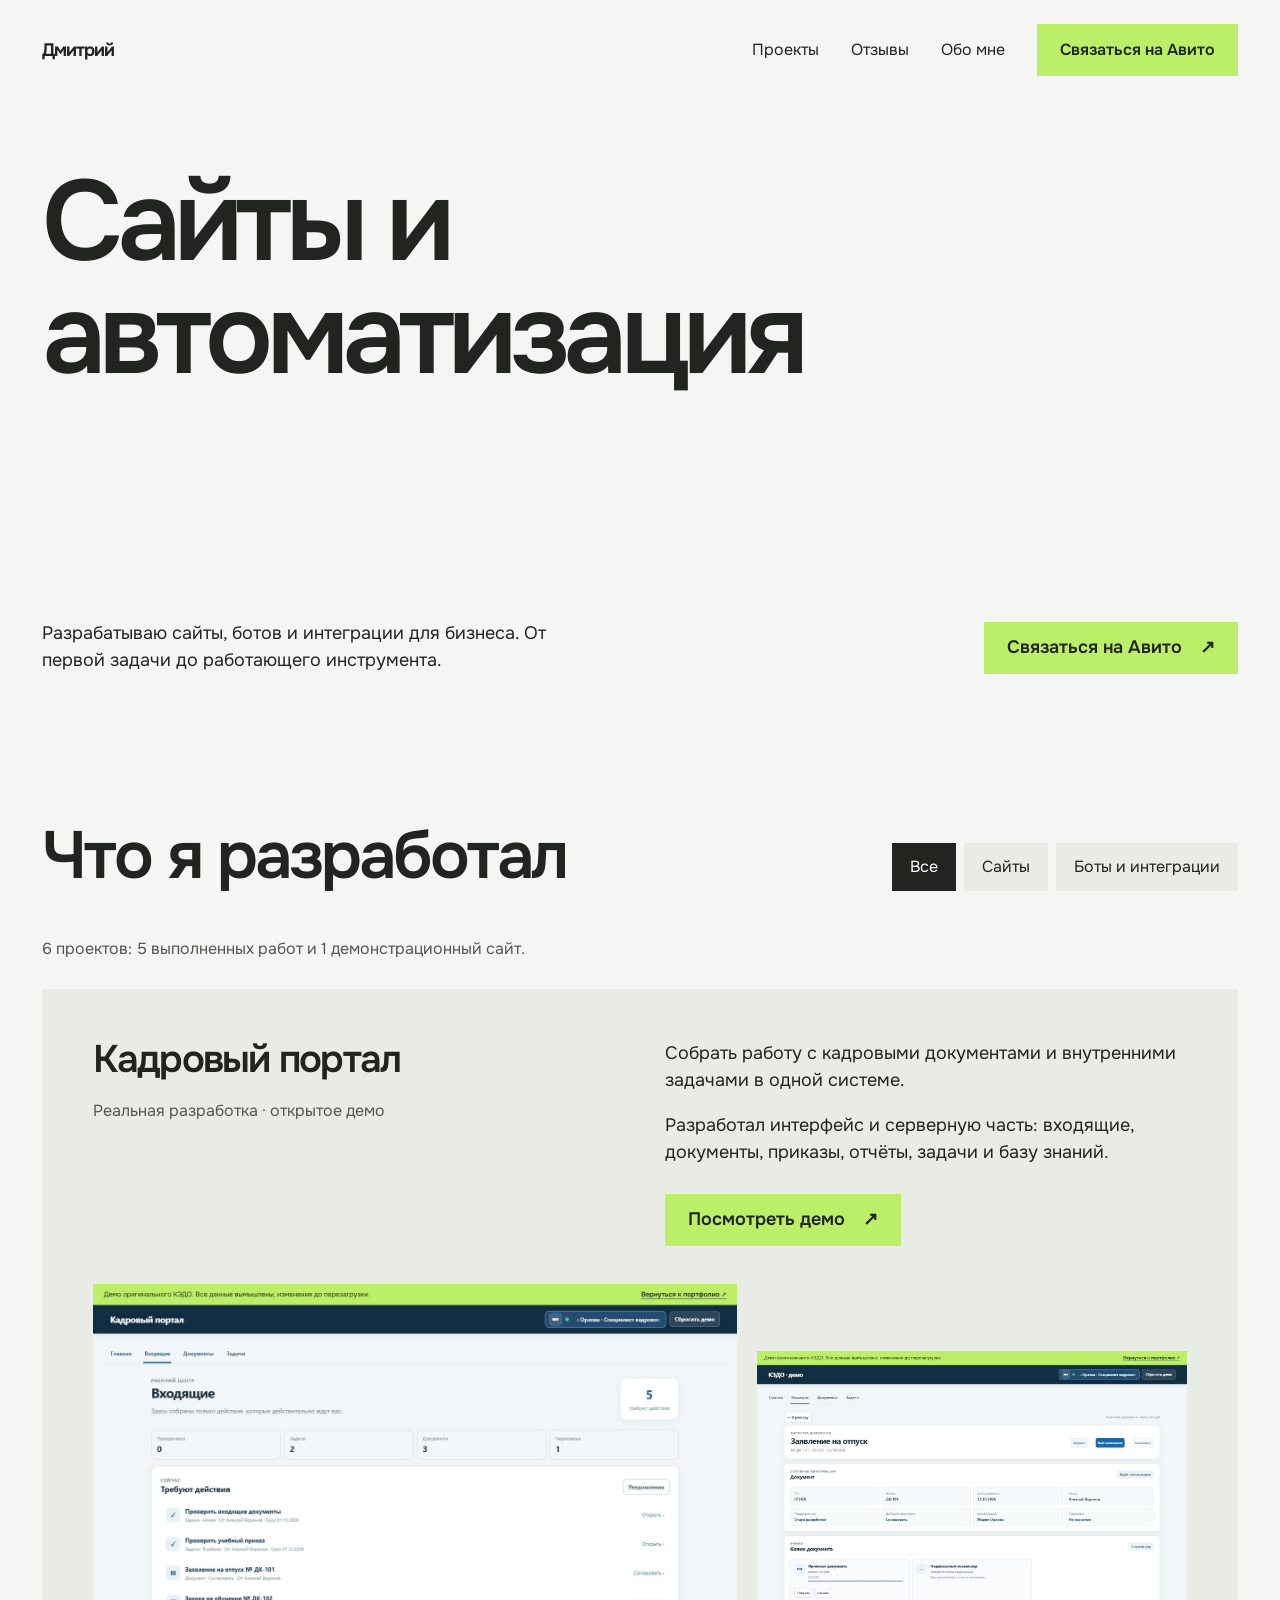
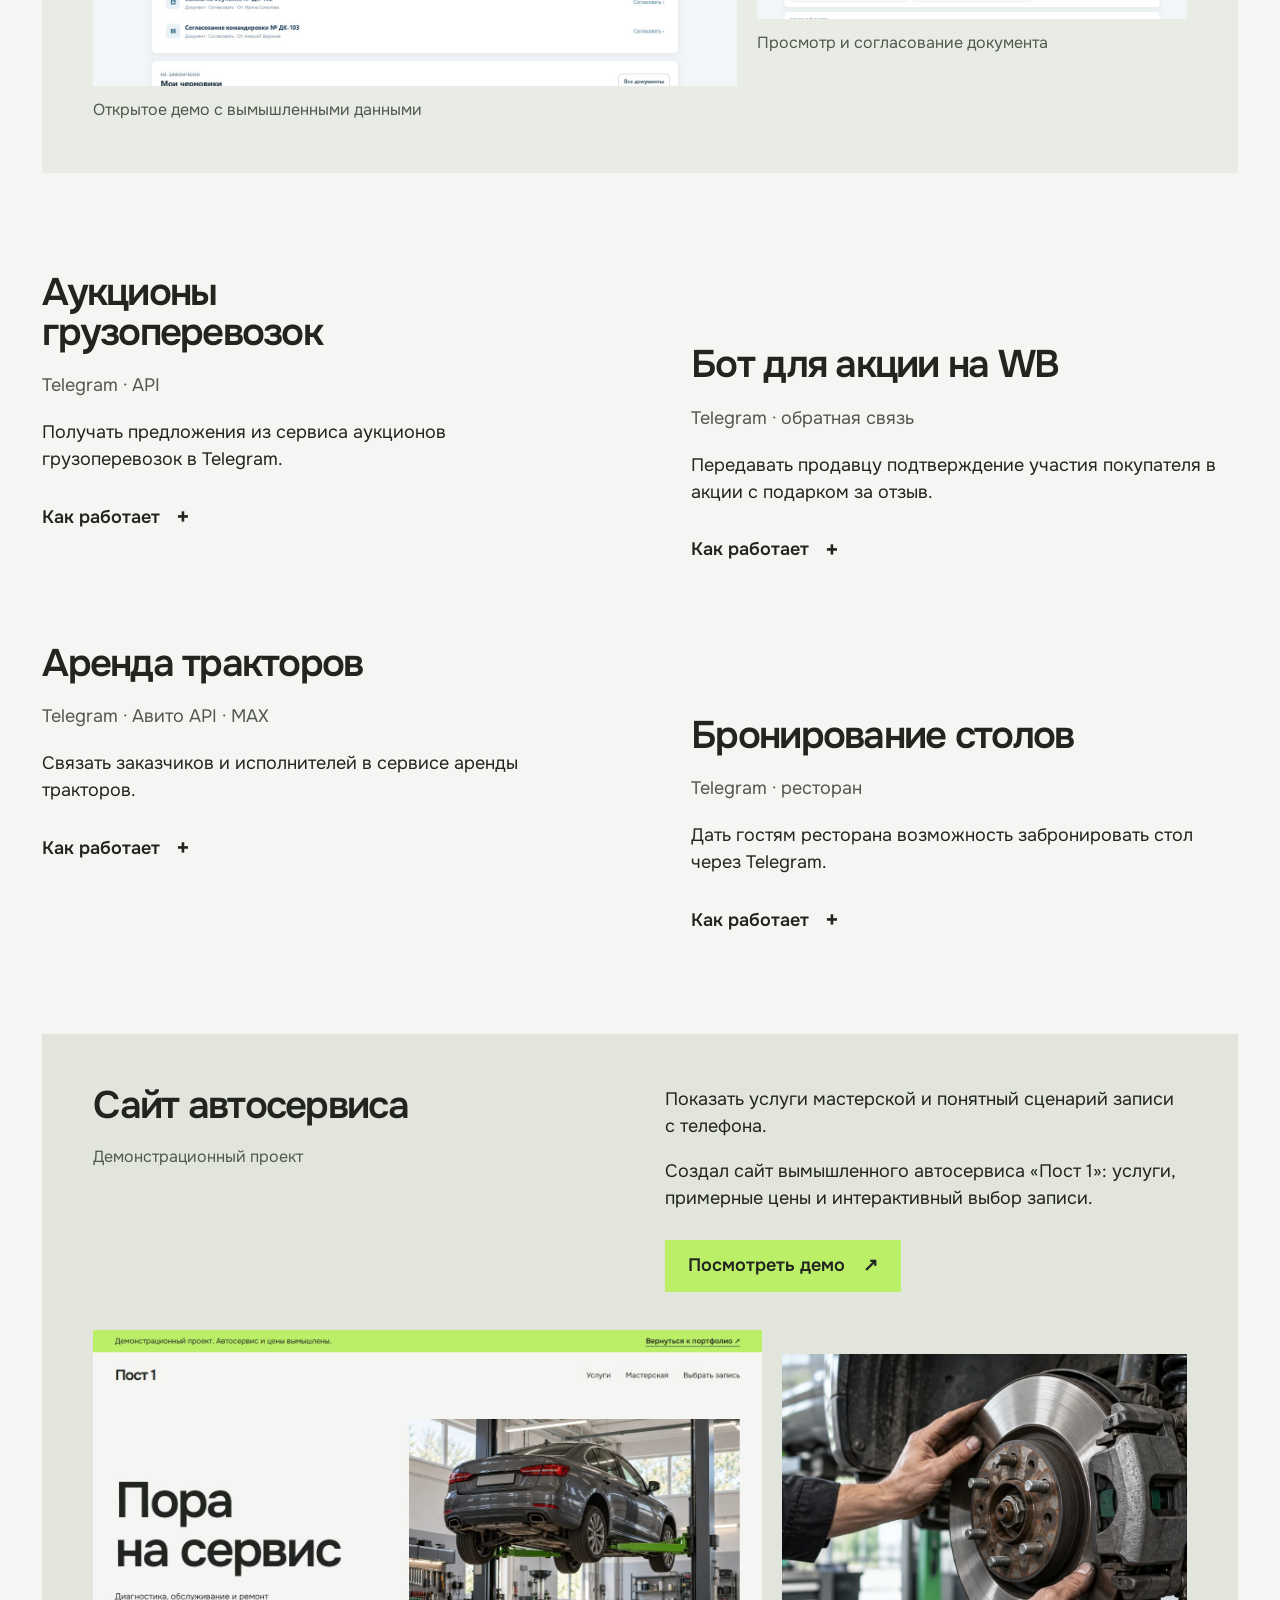
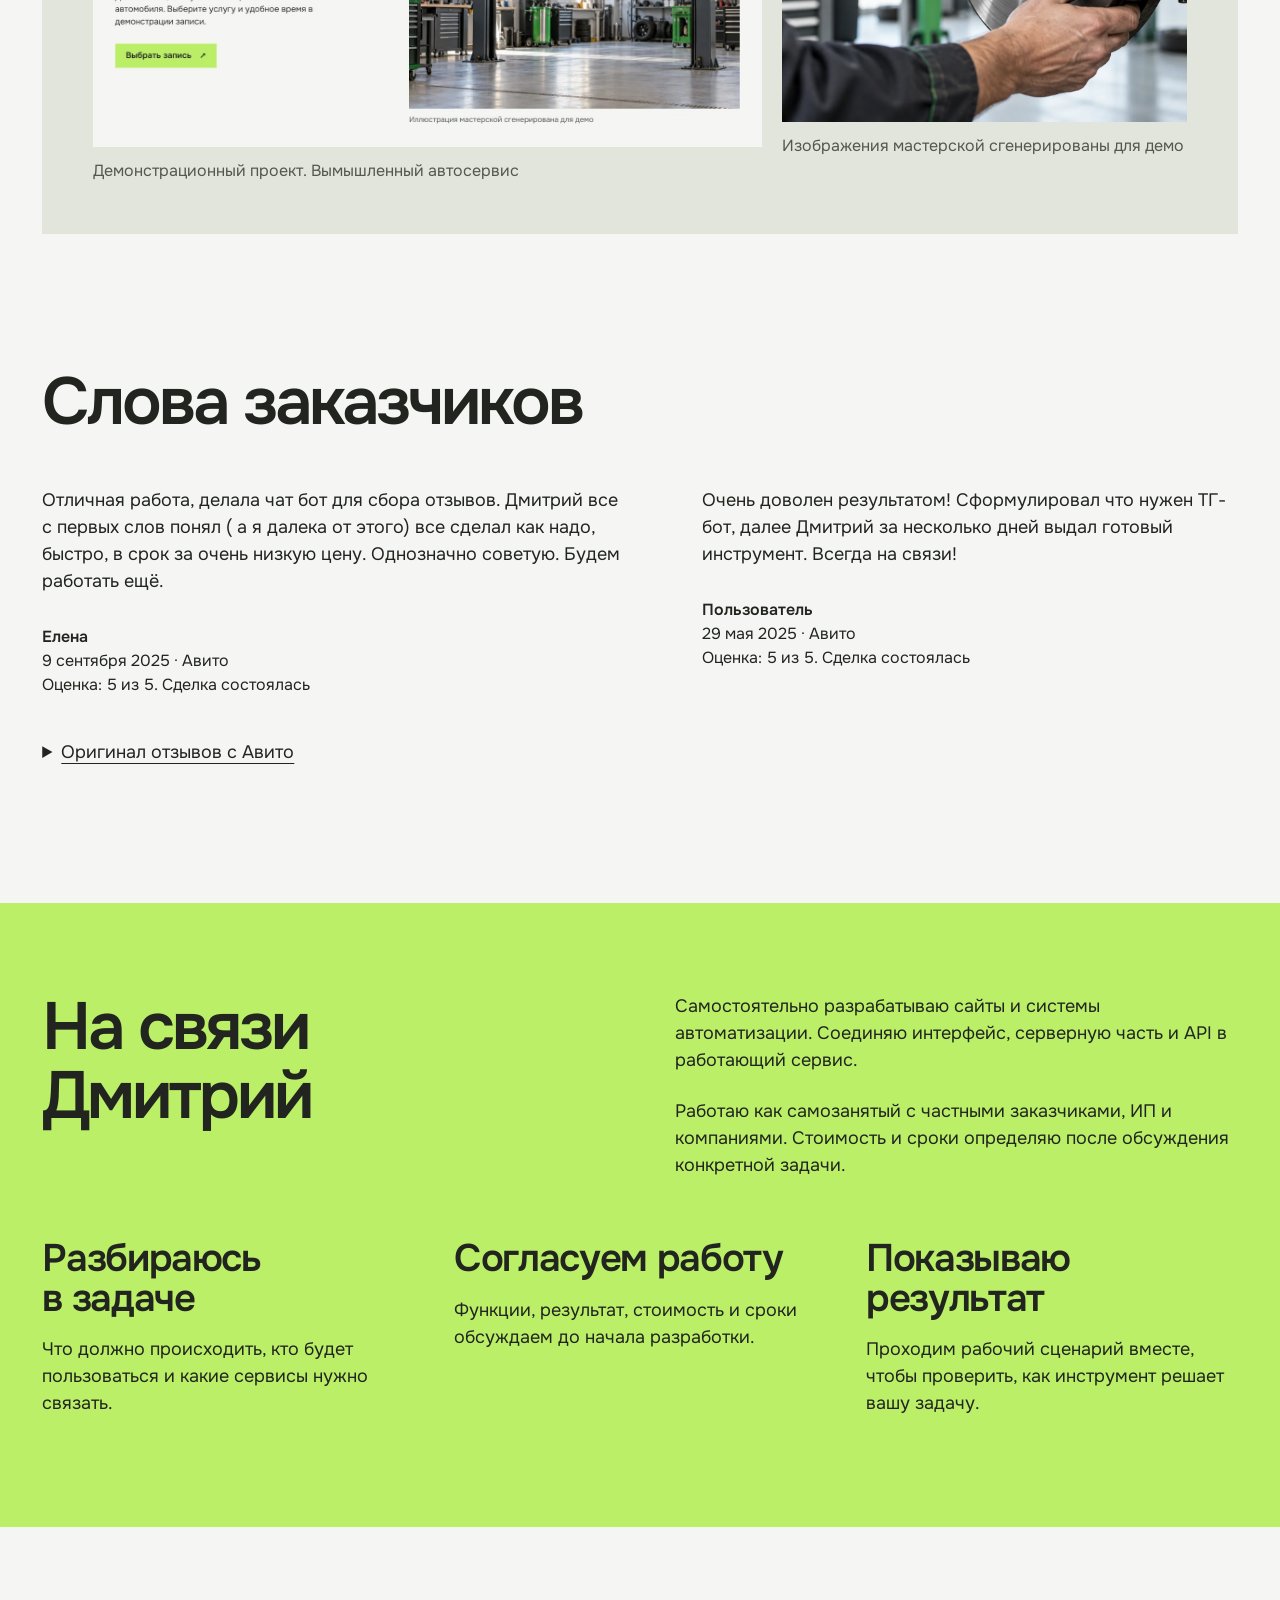
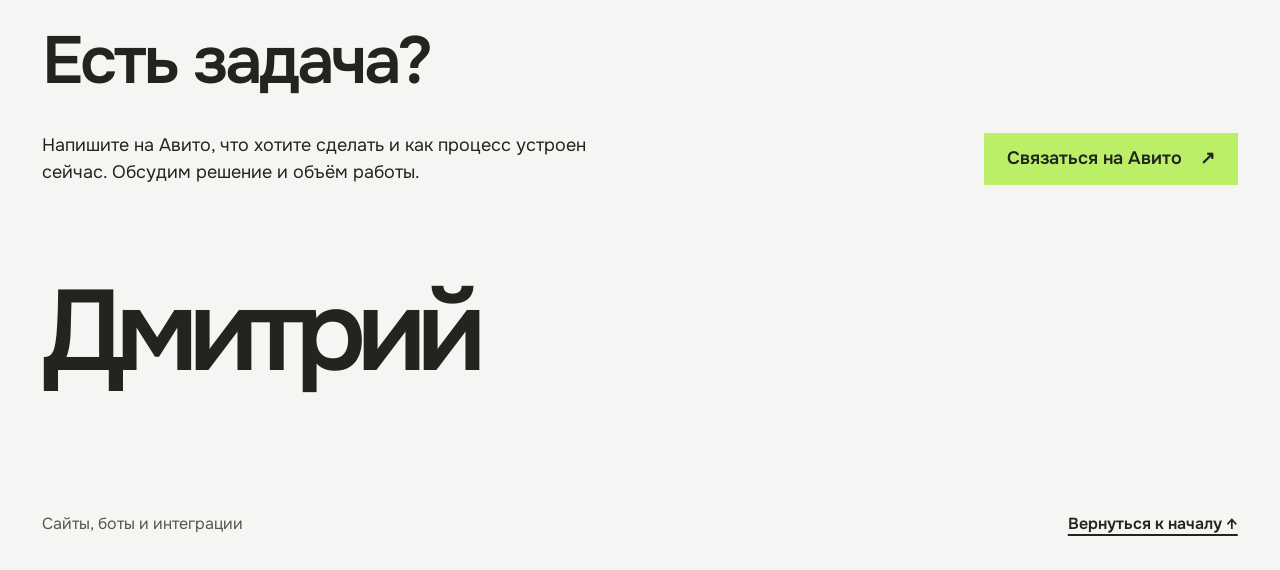
==== index.html @ d35ccf21 "Create Dmitry portfolio with original KEDO demo and autoservice example" ====
<!doctype html>
<html lang="ru">
<head>
  <meta charset="utf-8"><meta name="viewport" content="width=device-width,initial-scale=1">
  <title>Дмитрий | Сайты и автоматизация</title>
  <meta name="description" content="Разрабатываю сайты, ботов и интеграции для бизнеса. Кадровый портал, Telegram, API Авито и MAX. Реальные проекты, отзывы и открытые демонстрации.">
  <link rel="canonical" href="https://3123412.github.io/">
  <meta property="og:title" content="Дмитрий. Сайты и автоматизация"><meta property="og:description" content="Реальные проекты, отзывы и две открытые демонстрации. Обсудить задачу можно на Авито."><meta property="og:type" content="website"><meta property="og:locale" content="ru_RU"><meta property="og:url" content="https://3123412.github.io/"><meta property="og:image" content="https://3123412.github.io/assets/images/share-card.jpg"><meta name="twitter:card" content="summary_large_image"><meta name="theme-color" content="#bbef68">
  <link rel="icon" href="assets/favicon.svg" type="image/svg+xml"><link rel="stylesheet" href="assets/base.css"><link rel="stylesheet" href="assets/portfolio.css">
  <script type="module" src="assets/portfolio.js"></script>
</head>
<body>
<a class="skip-link" href="#main">Перейти к содержанию</a>
<header class="wrap site-nav">
  <a class="wordmark" href="#main" aria-label="Дмитрий, начало страницы">Дмитрий</a>
  <nav class="nav-links" aria-label="Основная навигация"><a href="#projects">Проекты</a><a href="#reviews">Отзывы</a><a href="#about">Обо мне</a><a class="button nav-contact" data-avito href="https://www.avito.ru/user/3c72e74a3c3663de218c1fd36f1df79f/profile" target="_blank" rel="noopener noreferrer">Связаться на Авито</a></nav>
</header>
<main id="main">
  <section class="hero wrap" aria-labelledby="hero-title">
    <h1 id="hero-title" class="motion">Сайты и<br>автоматизация</h1>
    <div class="hero-bottom"><p class="hero-intro motion">Разрабатываю сайты, ботов и интеграции для бизнеса. От первой задачи до работающего инструмента.</p><a class="button motion" data-avito href="https://www.avito.ru/user/3c72e74a3c3663de218c1fd36f1df79f/profile" target="_blank" rel="noopener noreferrer">Связаться на Авито <span aria-hidden="true">↗</span></a></div>
  </section>
  <section class="projects wrap" id="projects" aria-labelledby="projects-title">
    <div class="section-head"><h2 class="motion" id="projects-title">Что я разработал</h2><div class="filters" role="group" aria-label="Фильтр проектов"><button class="filter" data-filter="all" aria-pressed="true">Все</button><button class="filter" data-filter="sites" aria-pressed="false">Сайты</button><button class="filter" data-filter="bots" aria-pressed="false">Боты и интеграции</button></div></div>
    <p class="filter-count" id="filter-count" role="status">6 проектов: 5 выполненных работ и 1 демонстрационный сайт.</p>
    <div id="project-list"></div>
    <noscript><p>Здесь представлены кадровый портал, боты для грузоперевозок, акции на Wildberries, аренды тракторов и бронирования столов, а также демосайт автосервиса.</p><p><a href="demos/kedo/">Посмотреть демо КЭДО</a> · <a href="demos/autoservice/">Посмотреть демосайт автосервиса</a></p></noscript>
  </section>
  <section class="reviews wrap" id="reviews" aria-labelledby="reviews-title"><h2 class="motion" id="reviews-title">Слова заказчиков</h2><div class="review-list" id="review-list"></div><details class="review-source"><summary>Оригинал отзывов с Авито</summary><img src="assets/images/avito-reviews.png" alt="Два отзыва с оценкой пять звёзд: Елена, 9 сентября 2025, и Пользователь, 29 мая 2025" loading="lazy" width="660" height="328"></details></section>
  <section class="about" id="about" aria-labelledby="about-title"><div class="wrap"><div class="about-layout"><h2 class="motion" id="about-title">На связи<br>Дмитрий</h2><div class="about-copy"><p class="motion">Самостоятельно разрабатываю сайты и системы автоматизации. Соединяю интерфейс, серверную часть и API в работающий сервис.</p><p class="motion">Работаю как самозанятый с частными заказчиками, ИП и компаниями. Стоимость и сроки определяю после обсуждения конкретной задачи.</p></div></div><div class="process"><div><h3 class="motion">Разбираюсь в задаче</h3><p class="motion">Что должно происходить, кто будет пользоваться и какие сервисы нужно связать.</p></div><div><h3 class="motion">Согласуем работу</h3><p class="motion">Функции, результат, стоимость и сроки обсуждаем до начала разработки.</p></div><div><h3 class="motion">Показываю результат</h3><p class="motion">Проходим рабочий сценарий вместе, чтобы проверить, как инструмент решает вашу задачу.</p></div></div></div></section>
  <section class="contact wrap" id="contact" aria-labelledby="contact-title"><h2 class="motion" id="contact-title">Есть задача?</h2><div class="contact-row"><p class="motion">Напишите на Авито, что хотите сделать и как процесс устроен сейчас. Обсудим решение и объём работы.</p><a class="button motion" data-avito href="https://www.avito.ru/user/3c72e74a3c3663de218c1fd36f1df79f/profile" target="_blank" rel="noopener noreferrer">Связаться на Авито <span aria-hidden="true">↗</span></a></div><p class="closing-name motion">Дмитрий</p></section>
</main>
<footer class="footer wrap"><p>Сайты, боты и интеграции</p><a class="text-link" href="#main">Вернуться к началу ↑</a></footer>
</body></html>
---- assets/base.css ----
@font-face{font-family:Onest;src:url('fonts/onest-cyrillic.woff2') format('woff2');font-weight:100 900;font-display:swap;unicode-range:U+0400-045F,U+0490-0491,U+04B0-04B1,U+2116}
@font-face{font-family:Onest;src:url('fonts/onest-latin.woff2') format('woff2');font-weight:100 900;font-display:swap;unicode-range:U+0000-00FF,U+0131,U+0152-0153,U+02BB-02BC,U+02C6,U+02DA,U+02DC,U+0304,U+0308,U+0329,U+2000-206F,U+20AC,U+2122,U+2191,U+2193,U+2212,U+2215,U+FEFF,U+FFFD}
:root{--ground:#f5f6f3;--paper:#fff;--ink:#22251f;--muted:#53584f;--accent:#bbef68;--surface:#e9ece5;--radius:0;--gutter:clamp(20px,3.3vw,56px);--body:18px;color-scheme:light;font-family:Onest,Arial,sans-serif;color:var(--ink);background:var(--ground)}
img{height:auto}
*{box-sizing:border-box}html{scroll-behavior:smooth;scroll-padding-top:28px}body{margin:0;font-size:var(--body);line-height:1.5}button,input,select,textarea{font:inherit}button,a{-webkit-tap-highlight-color:transparent}button{cursor:pointer}a{color:inherit;text-underline-offset:5px}img{max-width:100%;display:block}h1,h2,h3,p{margin:0}h1,h2,h3{font-weight:600;letter-spacing:-.045em;line-height:1.03;text-wrap:balance}p{max-width:65ch}button{color:inherit}button:disabled{cursor:default}a:focus-visible,button:focus-visible,summary:focus-visible,input:focus-visible,select:focus-visible{outline:3px solid #367a17;outline-offset:5px}::selection{background:var(--accent);color:var(--ink)}[hidden]{display:none!important}.wrap{padding-inline:var(--gutter);max-width:1600px;margin-inline:auto}.button{display:inline-flex;align-items:center;justify-content:center;gap:18px;min-height:52px;padding:14px 23px;background:var(--accent);border:0;text-decoration:none;font-weight:600;line-height:1.2;transition:transform .2s,background .2s}.button:hover{background:#ace052;transform:translateY(-3px)}.button:active{transform:translateY(0)}.button.secondary{background:var(--ink);color:white}.button.secondary:hover{background:#3c4237}.text-link{display:inline-block;font-weight:600;text-decoration-thickness:2px}.skip-link{position:fixed;top:8px;left:8px;z-index:100;padding:12px;background:var(--paper);transform:translateY(-150%)}.skip-link:focus{transform:none}.site-nav{min-height:100px;display:flex;align-items:center;justify-content:space-between;gap:24px}.wordmark{font-size:27px;font-weight:650;text-decoration:none;letter-spacing:-.055em}.nav-links{display:flex;align-items:center;gap:32px}.nav-links a{text-decoration:none;font-size:16px}.nav-links a:hover{text-decoration:underline}.nav-links .button{font-size:16px}.demo-strip{background:var(--accent);padding:12px var(--gutter);font-size:16px;display:flex;justify-content:space-between;gap:16px;flex-wrap:wrap}.demo-strip a{font-weight:600}.demo-note{color:var(--muted);font-size:16px;line-height:1.5}.footer{padding-block:56px 34px;display:flex;justify-content:space-between;gap:24px;flex-wrap:wrap;font-size:16px}.footer p{color:var(--muted)}.motion{animation-duration:.7s;animation-fill-mode:both}.motion.is-visible{animation-name:arrive}@keyframes arrive{from{opacity:.35;transform:translateY(24px)}to{opacity:1;transform:none}}@media(max-width:760px){:root{--body:16px}.site-nav{min-height:86px;gap:18px;flex-wrap:wrap;padding-block:20px}.nav-links{gap:16px;flex-wrap:wrap}.nav-links a{font-size:14px}.nav-links .button{font-size:14px;min-height:44px;padding:12px 15px}.wordmark{font-size:25px}.footer{padding-block:40px 24px}}@media(prefers-reduced-motion:reduce){html{scroll-behavior:auto}*,*::before,*::after{animation:none!important;transition:none!important;scroll-behavior:auto!important}}
---- assets/portfolio.css ----
.hero{padding-block:66px 76px;min-height:650px;display:flex;flex-direction:column;justify-content:space-between}.hero h1{font-size:clamp(52px,8.9vw,140px);max-width:12ch;line-height:.99;letter-spacing:-.06em}.hero-bottom{display:flex;align-items:flex-end;justify-content:space-between;gap:30px;margin-top:56px}.hero-intro{max-width:530px;font-size:22px;line-height:1.5}.hero-bottom .button{min-width:225px}.projects{padding-top:72px}.section-head{display:flex;align-items:flex-end;justify-content:space-between;gap:30px;margin-bottom:46px}.section-head h2,.reviews h2,.about h2{font-size:clamp(38px,5.2vw,76px)}.filters{display:flex;gap:8px;flex-wrap:wrap}.filter{background:var(--surface);border:0;padding:12px 18px;min-height:48px;font-size:16px;transition:transform .2s,background .2s}.filter:hover{transform:translateY(-2px)}.filter[aria-pressed=true]{background:var(--ink);color:white}.filter-count{font-size:16px;color:var(--muted);margin-top:16px}.project{margin-bottom:100px}.feature{background:var(--surface);padding:clamp(24px,4vw,64px)}.feature-head{display:grid;grid-template-columns:1fr 1fr;gap:50px;margin-bottom:38px}.feature h3{font-size:clamp(32px,4vw,60px);max-width:15ch}.project-kind{font-size:16px;margin-top:20px;color:var(--muted)}.project-description{display:flex;flex-direction:column;gap:18px;align-items:flex-start}.project-description p{font-size:18px;max-width:52ch}.project-description .button{margin-top:10px}.screens{display:grid;grid-template-columns:1.5fr 1fr;gap:20px;align-items:stretch}.screens figure{margin:0;min-width:0}.screens img{width:100%;height:auto;aspect-ratio:1.6;object-fit:cover;object-position:top}.screens figcaption{font-size:16px;margin-top:12px;color:var(--muted)}.screens .screen-main img{aspect-ratio:1.6}.screen-detail{display:flex;flex-direction:column;justify-content:center}.screen-detail img{object-position:center}.bot-work{display:grid;grid-template-columns:1fr 1fr;column-gap:clamp(32px,8vw,130px);row-gap:70px;padding:0 0 50px}.bot-project{margin:0;padding:0;display:flex;flex-direction:column;align-items:flex-start;gap:20px}.bot-project:nth-child(even){padding-top:72px}.bot-project h3{font-size:clamp(30px,3vw,44px);max-width:18ch}.bot-project .project-kind{margin:0}.bot-project p{font-size:18px}.bot-project details{width:100%}.bot-project summary{cursor:pointer;display:inline-flex;align-items:center;gap:16px;font-weight:600;min-height:48px}.bot-project summary::after{content:'+';font-size:24px}.bot-project details[open] summary::after{content:'−'}.flow{list-style:none;padding:20px 0 0;margin:0;display:flex;flex-direction:column;gap:12px}.flow li{background:var(--surface);padding:16px 20px}.flow-caption{font-size:16px!important;margin-top:16px;color:var(--muted)}.auto-feature{background:#e1e5dc;margin-top:40px}.auto-feature .screens{grid-template-columns:1.65fr 1fr}.auto-feature .screen-detail img{aspect-ratio:1.1;object-fit:cover}.reviews{padding-block:34px 120px}.review-list{display:grid;grid-template-columns:1.1fr 1fr;gap:70px;margin-top:50px}.review{margin:0}.review blockquote{font-size:24px;line-height:1.5;margin:0 0 30px}.review figcaption{font-size:16px}.review .review-name{font-weight:600}.review-source{margin-top:42px}.review-source summary{cursor:pointer;min-height:44px;text-decoration:underline;text-underline-offset:5px}.review-source img{width:660px;margin-top:24px}.about{padding-block:90px 110px;background:var(--accent)}.about-layout{display:grid;grid-template-columns:1fr 1fr;gap:70px}.about-copy{display:flex;flex-direction:column;gap:24px}.about-copy p{font-size:22px}.process{display:grid;grid-template-columns:repeat(3,1fr);gap:40px;margin-top:60px}.process h3{font-size:27px;margin-bottom:18px;letter-spacing:-.035em}.process p{font-size:18px}.contact{padding-block:100px 70px}.contact h2{font-size:clamp(44px,7vw,100px);max-width:12ch;margin-bottom:36px}.contact-row{display:flex;justify-content:space-between;gap:36px;align-items:center}.contact p{max-width:570px;font-size:22px}.closing-name{font-size:clamp(75px,18vw,260px);letter-spacing:-.08em;line-height:.95;font-weight:600;margin-top:92px}.site-nav .nav-contact{display:none}@media(min-width:1200px){.site-nav .nav-contact{display:inline-flex}}@media(max-width:1000px){.feature-head{gap:30px}.screens{grid-template-columns:1fr}.screen-detail{display:none}.auto-feature .screens{grid-template-columns:1fr}.review-list{gap:34px}.hero{min-height:580px}.hero-intro{font-size:20px}.bot-work{column-gap:40px}.about-layout{gap:36px}}@media(max-width:760px){.hero{min-height:570px;padding-block:48px 54px}.hero h1{font-size:clamp(46px,12.5vw,84px);max-width:12ch}.hero-bottom{flex-direction:column;align-items:flex-start;gap:30px;margin-top:38px}.hero-intro{font-size:18px}.hero-bottom .button{min-width:0}.projects{padding-top:42px}.section-head{align-items:flex-start;flex-direction:column;margin-bottom:32px}.filter{font-size:14px;padding:12px 15px}.feature-head{grid-template-columns:1fr;gap:26px;margin-bottom:26px}.feature h3{font-size:36px}.project-description p{font-size:16px}.project-kind{margin-top:14px;font-size:14px}.feature{padding:24px 20px}.project{margin-bottom:60px}.screens img{aspect-ratio:1.35}.bot-work{grid-template-columns:1fr;gap:44px;padding-bottom:10px}.bot-project:nth-child(even){padding-top:0}.bot-project h3{font-size:30px}.bot-project p{font-size:16px}.auto-feature{margin-top:40px}.review-list{grid-template-columns:1fr;gap:42px;margin-top:34px}.review blockquote{font-size:20px;margin-bottom:20px}.reviews{padding-block:20px 64px}.about{padding-block:56px 64px}.about-layout{grid-template-columns:1fr;gap:28px}.about-copy p{font-size:18px}.process{grid-template-columns:1fr;gap:28px;margin-top:40px}.process h3{font-size:26px;margin-bottom:12px}.process p{font-size:16px}.contact{padding-block:62px 36px}.contact-row{align-items:flex-start;flex-direction:column;gap:28px}.contact p{font-size:18px}.closing-name{margin-top:64px;font-size:17.5vw}.nav-links{gap:18px}.nav-links a{font-size:15px}}
:root{--display:clamp(52px,8.9vw,140px);--heading:clamp(38px,5.2vw,76px);--project-heading:clamp(30px,3vw,44px)}.wordmark{font-size:18px}.section-head h2,.reviews h2,.about h2,.contact h2{font-size:var(--heading)}.feature h3,.bot-project h3,.process h3{font-size:var(--project-heading)}.hero-intro,.about-copy p,.contact p,.review blockquote{font-size:18px}.closing-name{font-size:var(--display)}.filter-count{margin-bottom:28px}@media(max-width:760px){.hero-intro,.about-copy p,.contact p,.review blockquote{font-size:16px}.nav-links a,.filter,.project-kind,.process p,.review figcaption{font-size:16px}.nav-links{gap:16px}}
.hero h1.is-visible{animation-name:title-arrive}.screens figure{overflow:hidden}.auto-feature .screen-detail img{animation:picture-drift 14s ease-in-out infinite alternate}@keyframes title-arrive{from{opacity:.3;transform:translateY(28px) scale(.98)}to{opacity:1;transform:none}}@keyframes picture-drift{from{transform:scale(1)}to{transform:scale(1.025)}}
.contact .closing-name{font-size:var(--display);max-width:none}.hero-bottom .button{min-width:max-content}.button{white-space:nowrap}
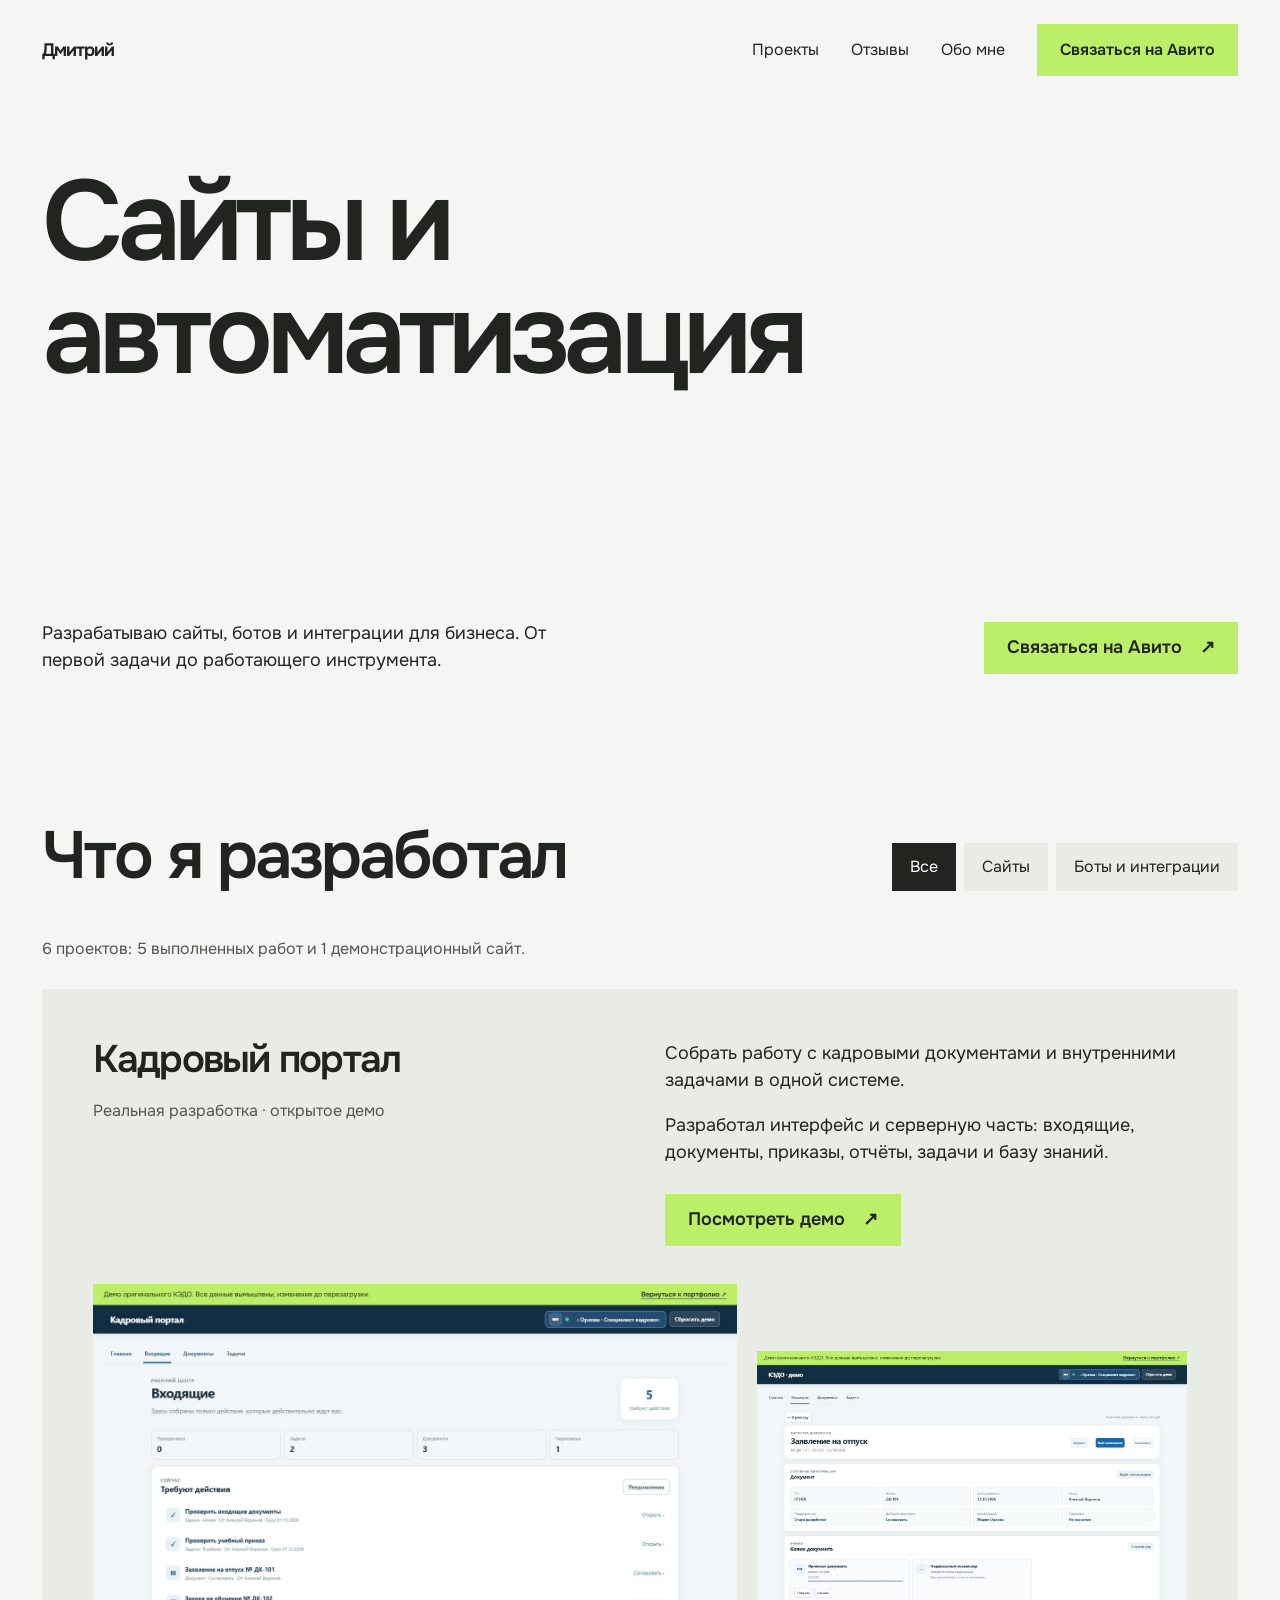
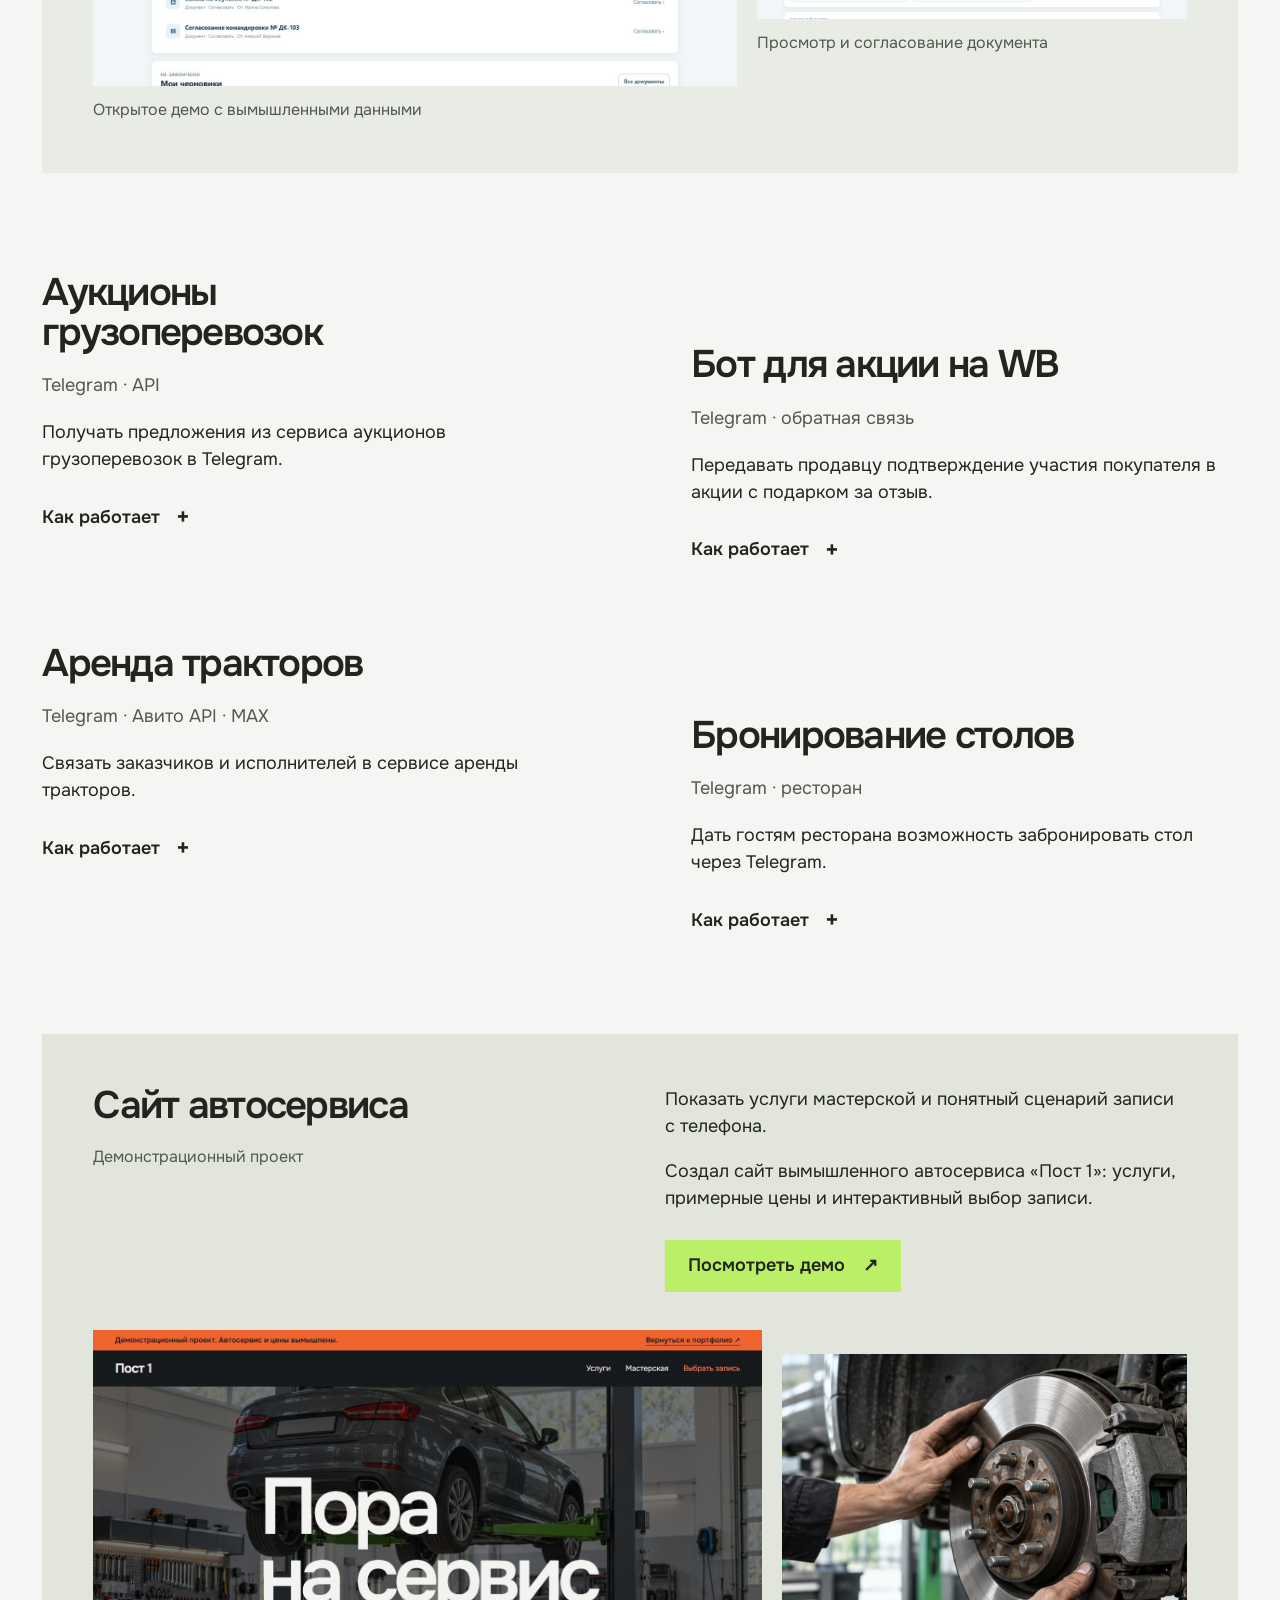
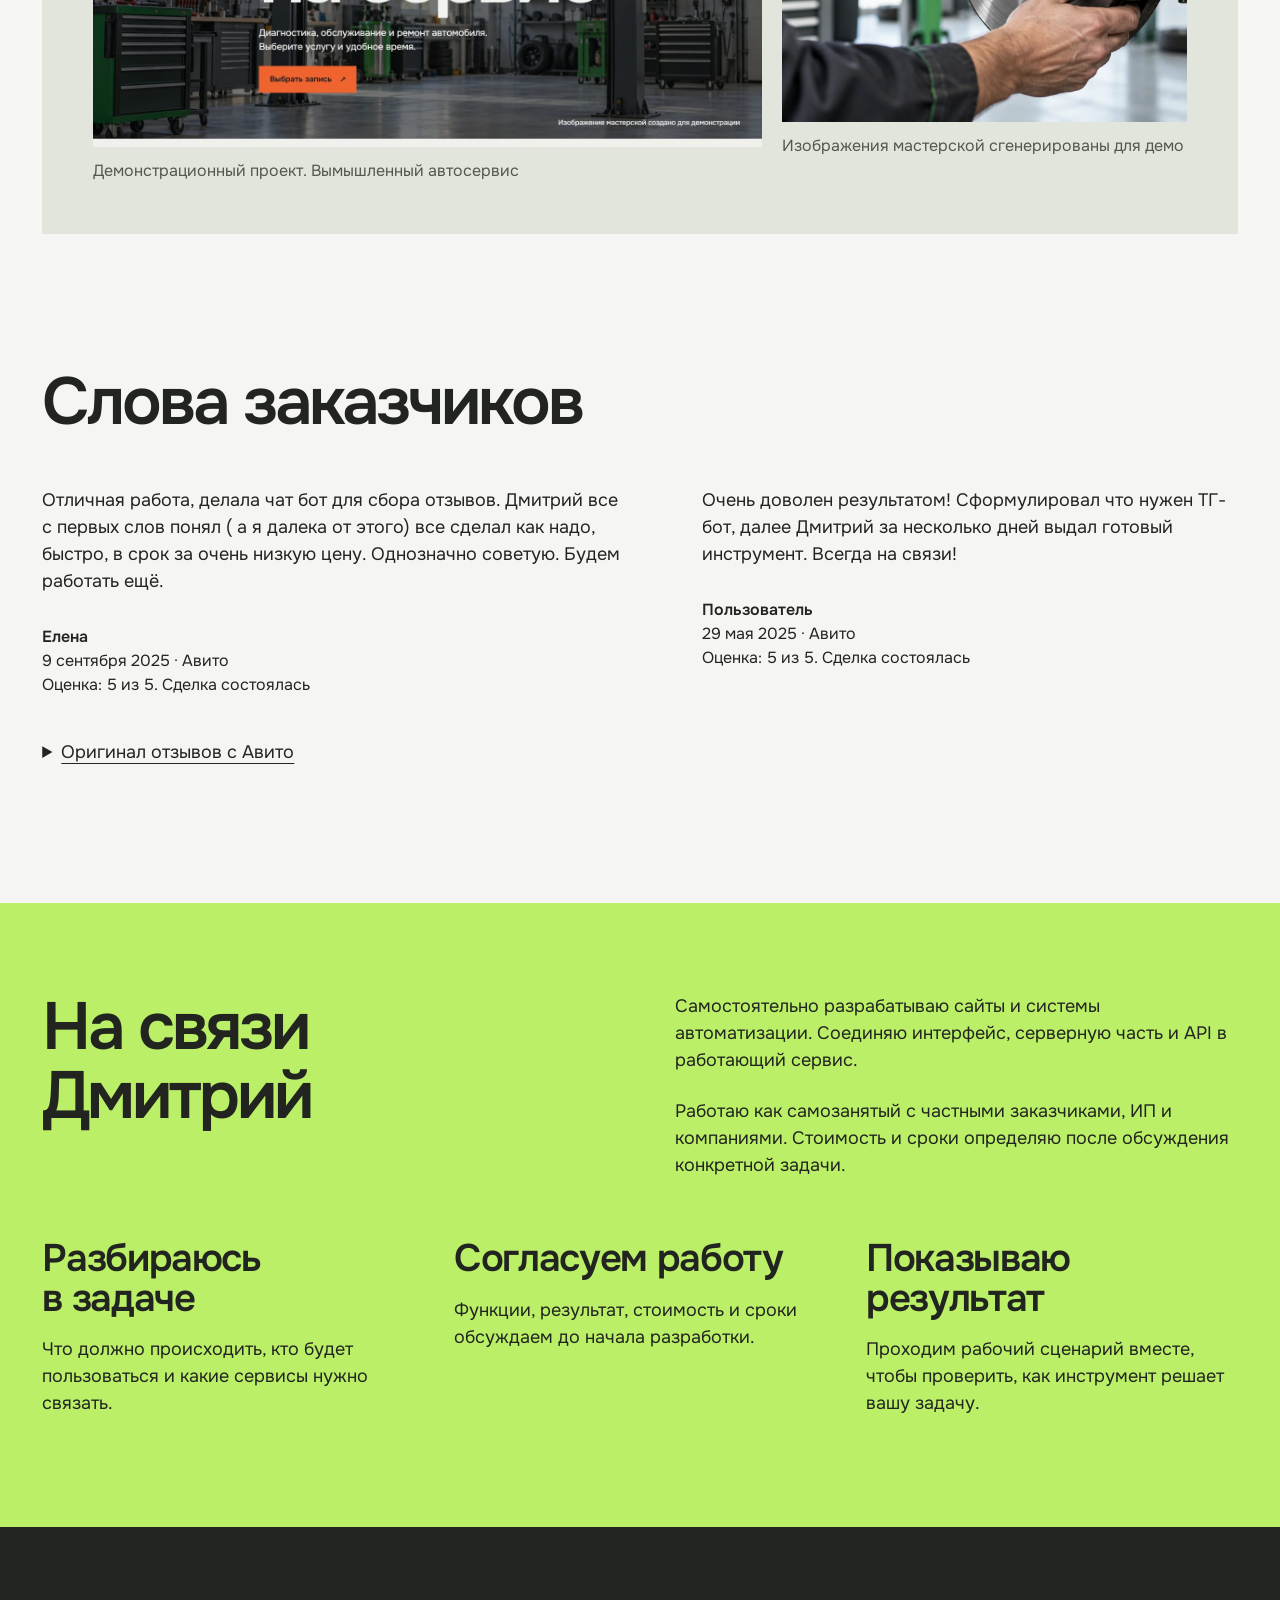
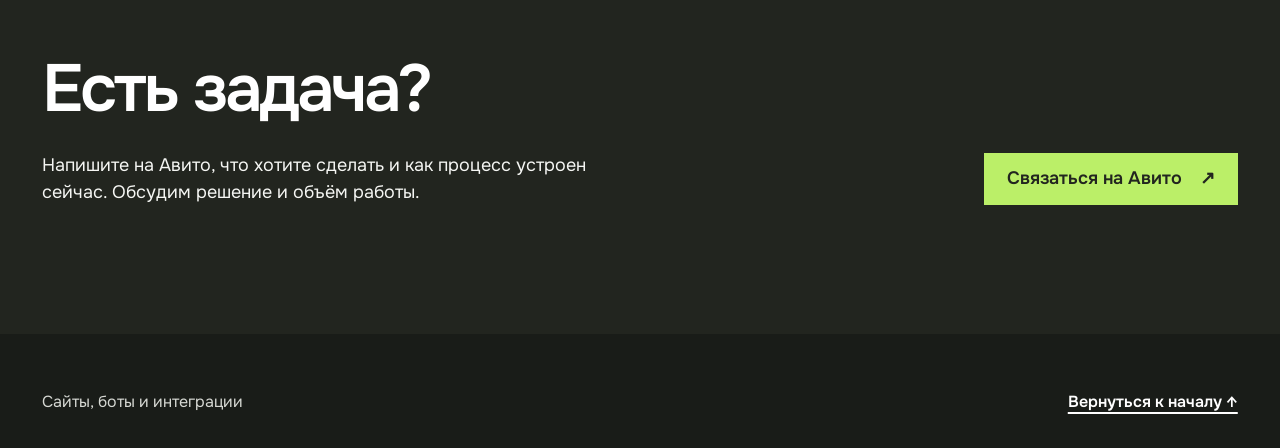
==== commit ae63b711: "Restyle auto service demo and refine portfolio finish" ====
--- a/index.html
+++ b/index.html
@@ -6,7 +6,7 @@
   <meta name="description" content="Разрабатываю сайты, ботов и интеграции для бизнеса. Кадровый портал, Telegram, API Авито и MAX. Реальные проекты, отзывы и открытые демонстрации.">
   <link rel="canonical" href="https://3123412.github.io/">
   <meta property="og:title" content="Дмитрий. Сайты и автоматизация"><meta property="og:description" content="Реальные проекты, отзывы и две открытые демонстрации. Обсудить задачу можно на Авито."><meta property="og:type" content="website"><meta property="og:locale" content="ru_RU"><meta property="og:url" content="https://3123412.github.io/"><meta property="og:image" content="https://3123412.github.io/assets/images/share-card.jpg"><meta name="twitter:card" content="summary_large_image"><meta name="theme-color" content="#bbef68">
-  <link rel="icon" href="assets/favicon.svg" type="image/svg+xml"><link rel="stylesheet" href="assets/base.css"><link rel="stylesheet" href="assets/portfolio.css">
+  <link rel="icon" href="favicon.ico" sizes="any"><link rel="icon" href="assets/favicon.svg" type="image/svg+xml"><link rel="stylesheet" href="assets/base.css"><link rel="stylesheet" href="assets/portfolio.css">
   <script type="module" src="assets/portfolio.js"></script>
 </head>
 <body>
@@ -28,7 +28,7 @@
   </section>
   <section class="reviews wrap" id="reviews" aria-labelledby="reviews-title"><h2 class="motion" id="reviews-title">Слова заказчиков</h2><div class="review-list" id="review-list"></div><details class="review-source"><summary>Оригинал отзывов с Авито</summary><img src="assets/images/avito-reviews.png" alt="Два отзыва с оценкой пять звёзд: Елена, 9 сентября 2025, и Пользователь, 29 мая 2025" loading="lazy" width="660" height="328"></details></section>
   <section class="about" id="about" aria-labelledby="about-title"><div class="wrap"><div class="about-layout"><h2 class="motion" id="about-title">На связи<br>Дмитрий</h2><div class="about-copy"><p class="motion">Самостоятельно разрабатываю сайты и системы автоматизации. Соединяю интерфейс, серверную часть и API в работающий сервис.</p><p class="motion">Работаю как самозанятый с частными заказчиками, ИП и компаниями. Стоимость и сроки определяю после обсуждения конкретной задачи.</p></div></div><div class="process"><div><h3 class="motion">Разбираюсь в задаче</h3><p class="motion">Что должно происходить, кто будет пользоваться и какие сервисы нужно связать.</p></div><div><h3 class="motion">Согласуем работу</h3><p class="motion">Функции, результат, стоимость и сроки обсуждаем до начала разработки.</p></div><div><h3 class="motion">Показываю результат</h3><p class="motion">Проходим рабочий сценарий вместе, чтобы проверить, как инструмент решает вашу задачу.</p></div></div></div></section>
-  <section class="contact wrap" id="contact" aria-labelledby="contact-title"><h2 class="motion" id="contact-title">Есть задача?</h2><div class="contact-row"><p class="motion">Напишите на Авито, что хотите сделать и как процесс устроен сейчас. Обсудим решение и объём работы.</p><a class="button motion" data-avito href="https://www.avito.ru/user/3c72e74a3c3663de218c1fd36f1df79f/profile" target="_blank" rel="noopener noreferrer">Связаться на Авито <span aria-hidden="true">↗</span></a></div><p class="closing-name motion">Дмитрий</p></section>
+  <section class="contact wrap" id="contact" aria-labelledby="contact-title"><h2 class="motion" id="contact-title">Есть задача?</h2><div class="contact-row"><p class="motion">Напишите на Авито, что хотите сделать и как процесс устроен сейчас. Обсудим решение и объём работы.</p><a class="button motion" data-avito href="https://www.avito.ru/user/3c72e74a3c3663de218c1fd36f1df79f/profile" target="_blank" rel="noopener noreferrer">Связаться на Авито <span aria-hidden="true">↗</span></a></div></section>
 </main>
 <footer class="footer wrap"><p>Сайты, боты и интеграции</p><a class="text-link" href="#main">Вернуться к началу ↑</a></footer>
 </body></html>
--- a/assets/portfolio.css
+++ b/assets/portfolio.css
@@ -2,3 +2,4 @@
 :root{--display:clamp(52px,8.9vw,140px);--heading:clamp(38px,5.2vw,76px);--project-heading:clamp(30px,3vw,44px)}.wordmark{font-size:18px}.section-head h2,.reviews h2,.about h2,.contact h2{font-size:var(--heading)}.feature h3,.bot-project h3,.process h3{font-size:var(--project-heading)}.hero-intro,.about-copy p,.contact p,.review blockquote{font-size:18px}.closing-name{font-size:var(--display)}.filter-count{margin-bottom:28px}@media(max-width:760px){.hero-intro,.about-copy p,.contact p,.review blockquote{font-size:16px}.nav-links a,.filter,.project-kind,.process p,.review figcaption{font-size:16px}.nav-links{gap:16px}}
 .hero h1.is-visible{animation-name:title-arrive}.screens figure{overflow:hidden}.auto-feature .screen-detail img{animation:picture-drift 14s ease-in-out infinite alternate}@keyframes title-arrive{from{opacity:.3;transform:translateY(28px) scale(.98)}to{opacity:1;transform:none}}@keyframes picture-drift{from{transform:scale(1)}to{transform:scale(1.025)}}
 .contact .closing-name{font-size:var(--display);max-width:none}.hero-bottom .button{min-width:max-content}.button{white-space:nowrap}
+.contact{max-width:none;padding-block:clamp(70px,10vw,140px);background:var(--ink);color:#fff}.contact.wrap{padding-inline:max(var(--gutter),calc((100vw - 1488px)/2 + var(--gutter)))}.contact h2{max-width:none;margin-bottom:28px}.contact p{color:#f5f6f3}.contact .button{background:var(--accent);color:var(--ink)}.footer{max-width:none;background:#191c18;color:#fff}.footer.wrap{padding-inline:max(var(--gutter),calc((100vw - 1488px)/2 + var(--gutter)))}.footer p{color:#d6d8d3}.contact-row{max-width:1200px}
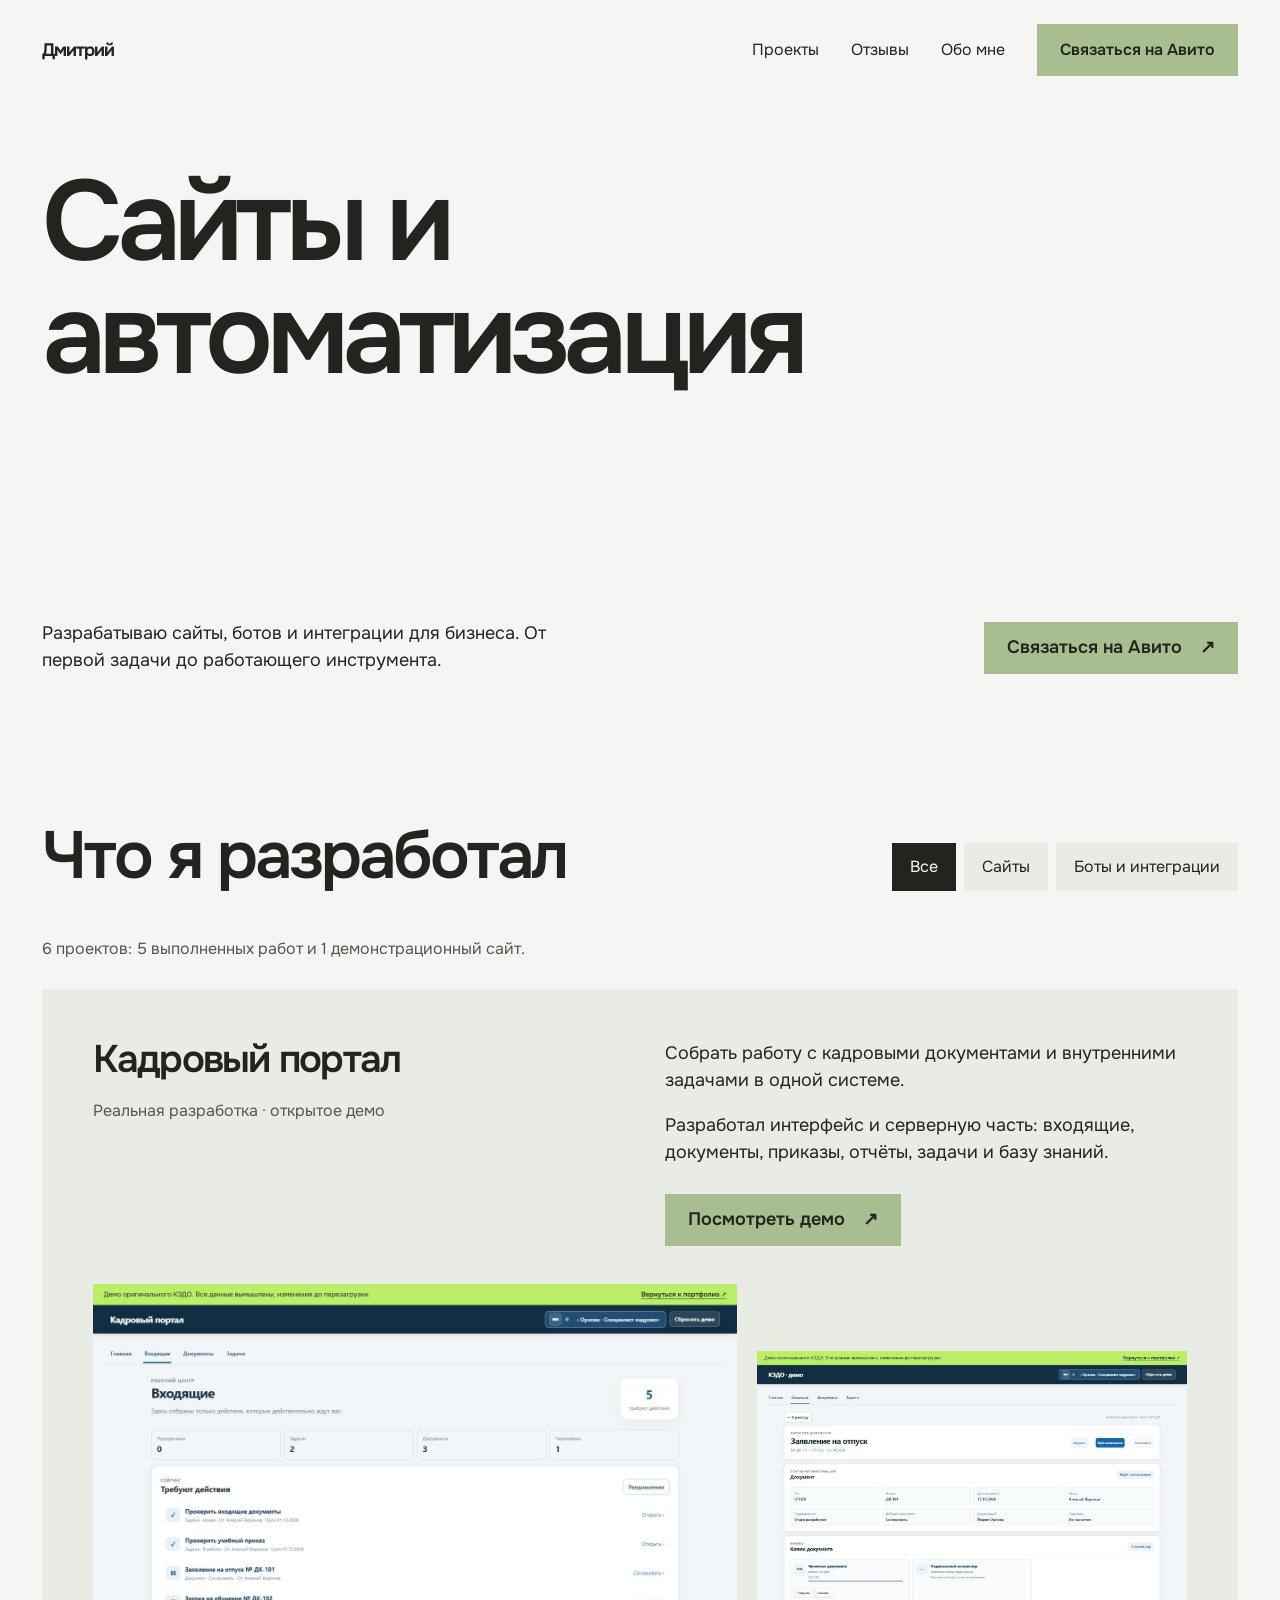
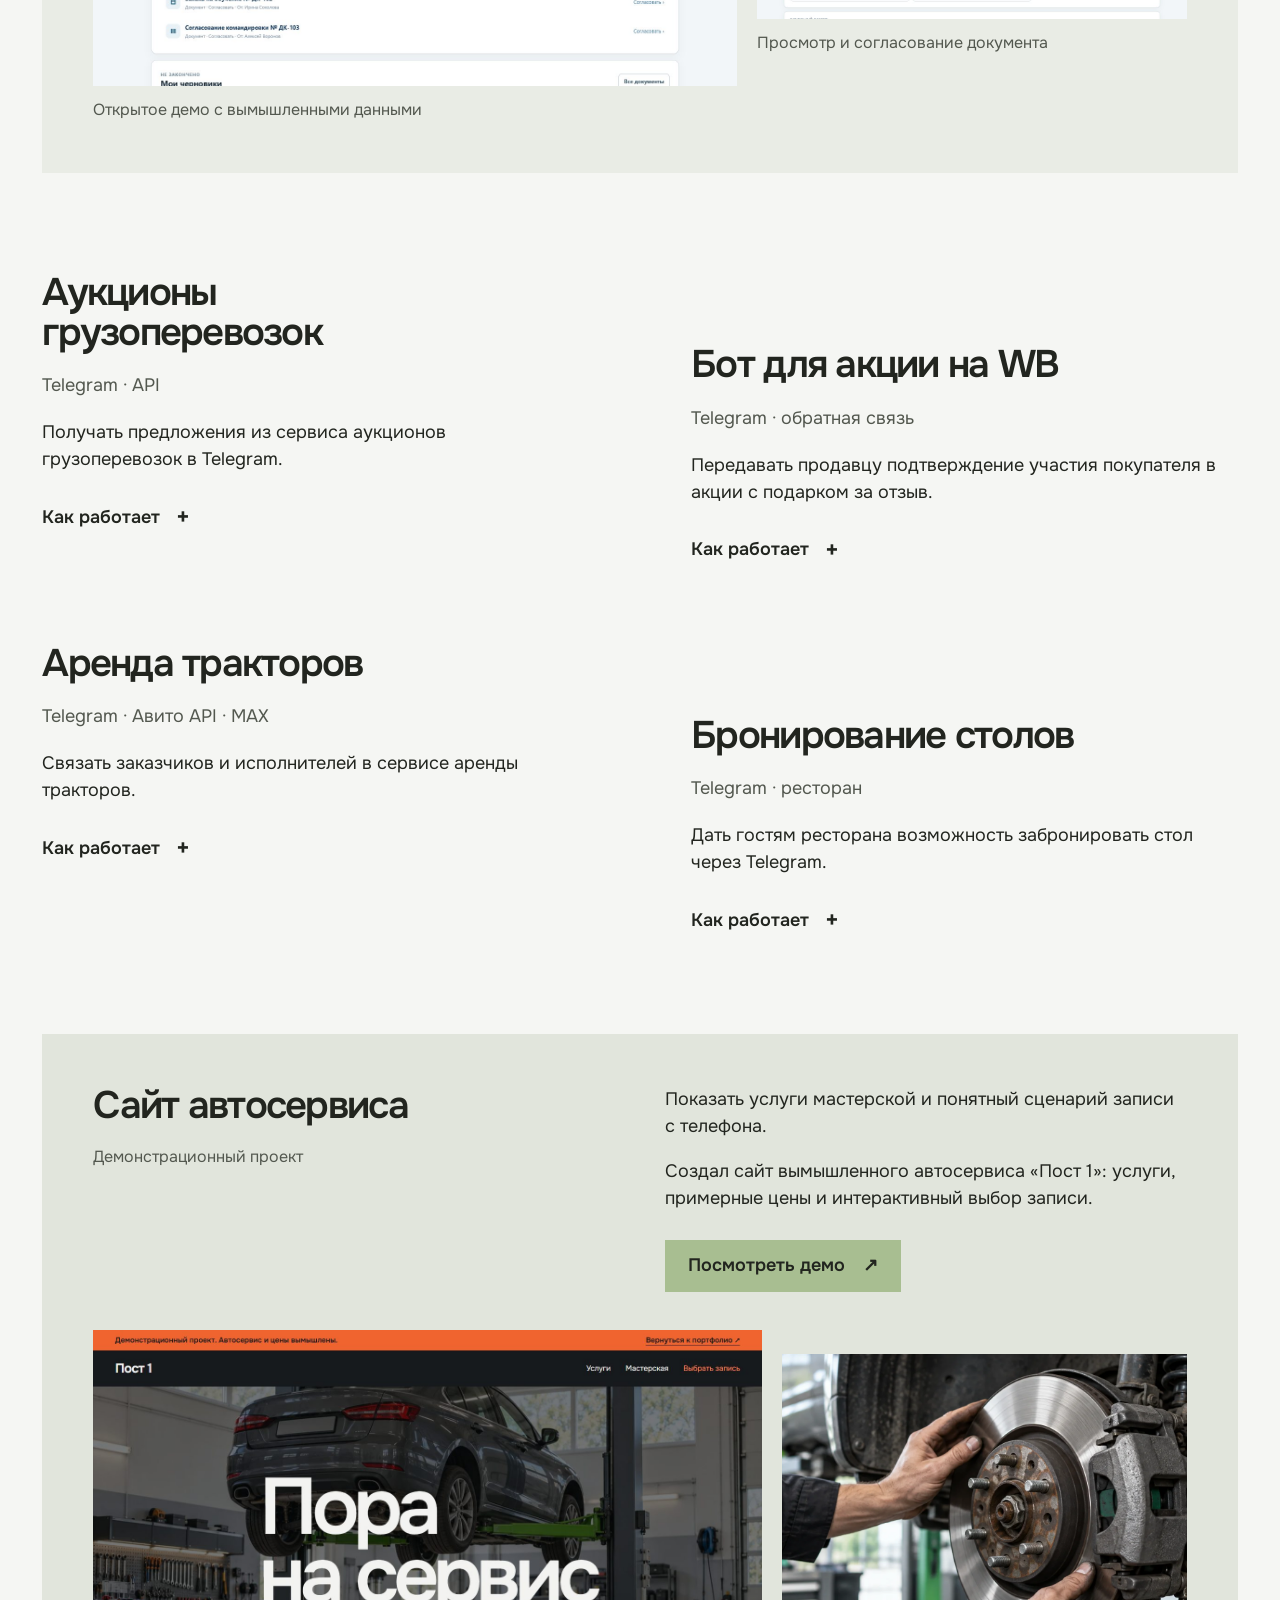
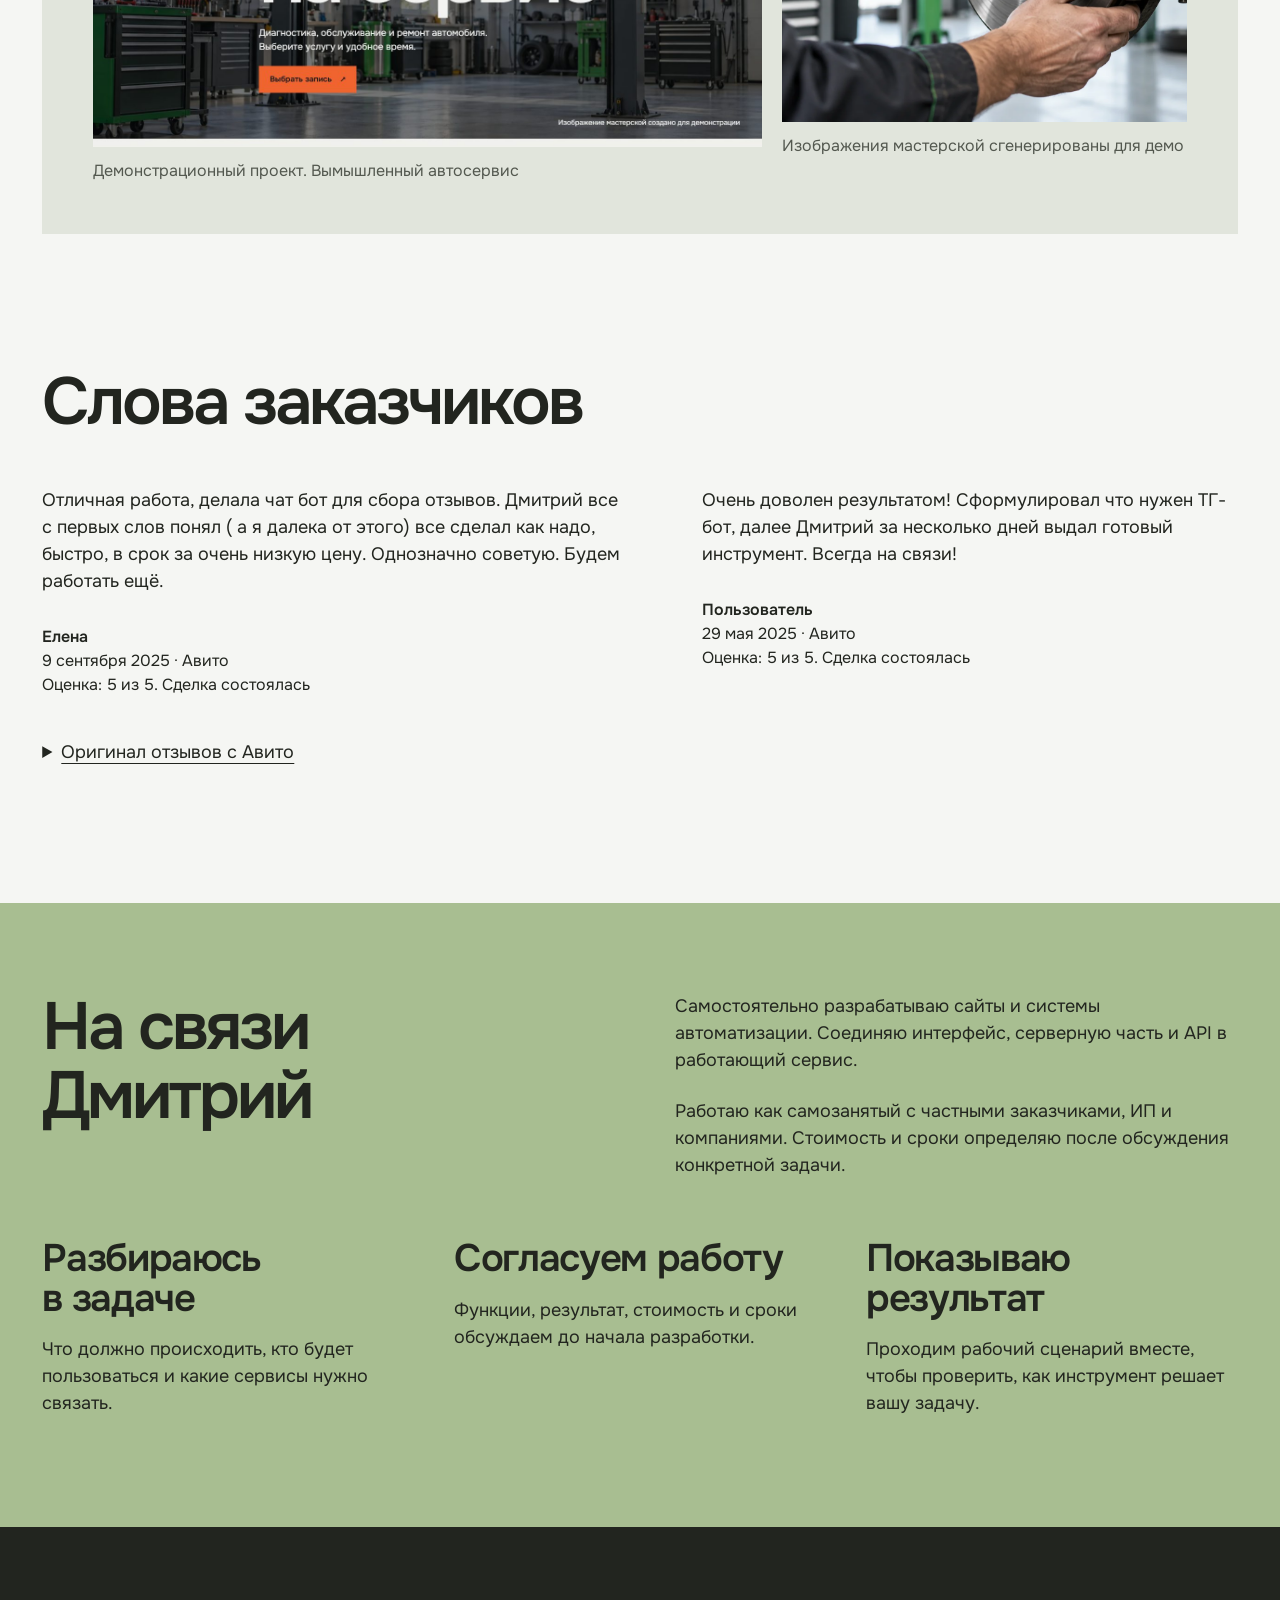
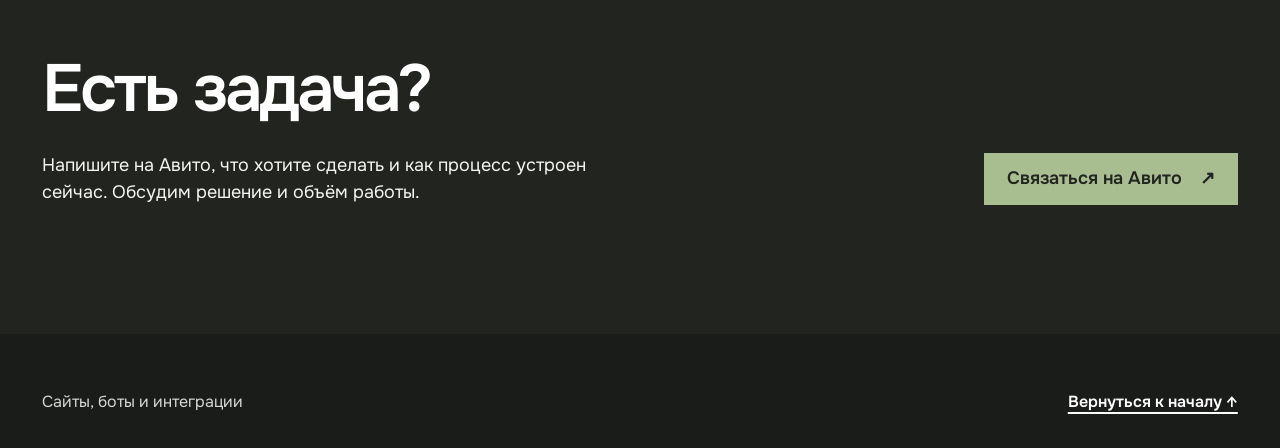
==== commit 5c45de25: "Mute portfolio accent and refresh favicon" ====
--- a/index.html
+++ b/index.html
@@ -5,9 +5,9 @@
   <title>Дмитрий | Сайты и автоматизация</title>
   <meta name="description" content="Разрабатываю сайты, ботов и интеграции для бизнеса. Кадровый портал, Telegram, API Авито и MAX. Реальные проекты, отзывы и открытые демонстрации.">
   <link rel="canonical" href="https://3123412.github.io/">
-  <meta property="og:title" content="Дмитрий. Сайты и автоматизация"><meta property="og:description" content="Реальные проекты, отзывы и две открытые демонстрации. Обсудить задачу можно на Авито."><meta property="og:type" content="website"><meta property="og:locale" content="ru_RU"><meta property="og:url" content="https://3123412.github.io/"><meta property="og:image" content="https://3123412.github.io/assets/images/share-card.jpg"><meta name="twitter:card" content="summary_large_image"><meta name="theme-color" content="#bbef68">
-  <link rel="icon" href="favicon.ico" sizes="any"><link rel="icon" href="assets/favicon.svg" type="image/svg+xml"><link rel="stylesheet" href="assets/base.css"><link rel="stylesheet" href="assets/portfolio.css">
-  <script type="module" src="assets/portfolio.js"></script>
+  <meta property="og:title" content="Дмитрий. Сайты и автоматизация"><meta property="og:description" content="Реальные проекты, отзывы и две открытые демонстрации. Обсудить задачу можно на Авито."><meta property="og:type" content="website"><meta property="og:locale" content="ru_RU"><meta property="og:url" content="https://3123412.github.io/"><meta property="og:image" content="https://3123412.github.io/assets/images/share-card.jpg"><meta name="twitter:card" content="summary_large_image"><meta name="theme-color" content="#a8be91">
+  <link rel="icon" href="favicon.ico?v=20261014b" sizes="any"><link rel="icon" href="assets/favicon.svg?v=20261014b" type="image/svg+xml"><link rel="stylesheet" href="assets/base.css"><link rel="stylesheet" href="assets/portfolio.css?v=20261014b">
+  <script type="module" src="assets/portfolio.js?v=ae63b71"></script>
 </head>
 <body>
 <a class="skip-link" href="#main">Перейти к содержанию</a>
--- a/assets/portfolio.css
+++ b/assets/portfolio.css
@@ -1,5 +1,5 @@
 .hero{padding-block:66px 76px;min-height:650px;display:flex;flex-direction:column;justify-content:space-between}.hero h1{font-size:clamp(52px,8.9vw,140px);max-width:12ch;line-height:.99;letter-spacing:-.06em}.hero-bottom{display:flex;align-items:flex-end;justify-content:space-between;gap:30px;margin-top:56px}.hero-intro{max-width:530px;font-size:22px;line-height:1.5}.hero-bottom .button{min-width:225px}.projects{padding-top:72px}.section-head{display:flex;align-items:flex-end;justify-content:space-between;gap:30px;margin-bottom:46px}.section-head h2,.reviews h2,.about h2{font-size:clamp(38px,5.2vw,76px)}.filters{display:flex;gap:8px;flex-wrap:wrap}.filter{background:var(--surface);border:0;padding:12px 18px;min-height:48px;font-size:16px;transition:transform .2s,background .2s}.filter:hover{transform:translateY(-2px)}.filter[aria-pressed=true]{background:var(--ink);color:white}.filter-count{font-size:16px;color:var(--muted);margin-top:16px}.project{margin-bottom:100px}.feature{background:var(--surface);padding:clamp(24px,4vw,64px)}.feature-head{display:grid;grid-template-columns:1fr 1fr;gap:50px;margin-bottom:38px}.feature h3{font-size:clamp(32px,4vw,60px);max-width:15ch}.project-kind{font-size:16px;margin-top:20px;color:var(--muted)}.project-description{display:flex;flex-direction:column;gap:18px;align-items:flex-start}.project-description p{font-size:18px;max-width:52ch}.project-description .button{margin-top:10px}.screens{display:grid;grid-template-columns:1.5fr 1fr;gap:20px;align-items:stretch}.screens figure{margin:0;min-width:0}.screens img{width:100%;height:auto;aspect-ratio:1.6;object-fit:cover;object-position:top}.screens figcaption{font-size:16px;margin-top:12px;color:var(--muted)}.screens .screen-main img{aspect-ratio:1.6}.screen-detail{display:flex;flex-direction:column;justify-content:center}.screen-detail img{object-position:center}.bot-work{display:grid;grid-template-columns:1fr 1fr;column-gap:clamp(32px,8vw,130px);row-gap:70px;padding:0 0 50px}.bot-project{margin:0;padding:0;display:flex;flex-direction:column;align-items:flex-start;gap:20px}.bot-project:nth-child(even){padding-top:72px}.bot-project h3{font-size:clamp(30px,3vw,44px);max-width:18ch}.bot-project .project-kind{margin:0}.bot-project p{font-size:18px}.bot-project details{width:100%}.bot-project summary{cursor:pointer;display:inline-flex;align-items:center;gap:16px;font-weight:600;min-height:48px}.bot-project summary::after{content:'+';font-size:24px}.bot-project details[open] summary::after{content:'−'}.flow{list-style:none;padding:20px 0 0;margin:0;display:flex;flex-direction:column;gap:12px}.flow li{background:var(--surface);padding:16px 20px}.flow-caption{font-size:16px!important;margin-top:16px;color:var(--muted)}.auto-feature{background:#e1e5dc;margin-top:40px}.auto-feature .screens{grid-template-columns:1.65fr 1fr}.auto-feature .screen-detail img{aspect-ratio:1.1;object-fit:cover}.reviews{padding-block:34px 120px}.review-list{display:grid;grid-template-columns:1.1fr 1fr;gap:70px;margin-top:50px}.review{margin:0}.review blockquote{font-size:24px;line-height:1.5;margin:0 0 30px}.review figcaption{font-size:16px}.review .review-name{font-weight:600}.review-source{margin-top:42px}.review-source summary{cursor:pointer;min-height:44px;text-decoration:underline;text-underline-offset:5px}.review-source img{width:660px;margin-top:24px}.about{padding-block:90px 110px;background:var(--accent)}.about-layout{display:grid;grid-template-columns:1fr 1fr;gap:70px}.about-copy{display:flex;flex-direction:column;gap:24px}.about-copy p{font-size:22px}.process{display:grid;grid-template-columns:repeat(3,1fr);gap:40px;margin-top:60px}.process h3{font-size:27px;margin-bottom:18px;letter-spacing:-.035em}.process p{font-size:18px}.contact{padding-block:100px 70px}.contact h2{font-size:clamp(44px,7vw,100px);max-width:12ch;margin-bottom:36px}.contact-row{display:flex;justify-content:space-between;gap:36px;align-items:center}.contact p{max-width:570px;font-size:22px}.closing-name{font-size:clamp(75px,18vw,260px);letter-spacing:-.08em;line-height:.95;font-weight:600;margin-top:92px}.site-nav .nav-contact{display:none}@media(min-width:1200px){.site-nav .nav-contact{display:inline-flex}}@media(max-width:1000px){.feature-head{gap:30px}.screens{grid-template-columns:1fr}.screen-detail{display:none}.auto-feature .screens{grid-template-columns:1fr}.review-list{gap:34px}.hero{min-height:580px}.hero-intro{font-size:20px}.bot-work{column-gap:40px}.about-layout{gap:36px}}@media(max-width:760px){.hero{min-height:570px;padding-block:48px 54px}.hero h1{font-size:clamp(46px,12.5vw,84px);max-width:12ch}.hero-bottom{flex-direction:column;align-items:flex-start;gap:30px;margin-top:38px}.hero-intro{font-size:18px}.hero-bottom .button{min-width:0}.projects{padding-top:42px}.section-head{align-items:flex-start;flex-direction:column;margin-bottom:32px}.filter{font-size:14px;padding:12px 15px}.feature-head{grid-template-columns:1fr;gap:26px;margin-bottom:26px}.feature h3{font-size:36px}.project-description p{font-size:16px}.project-kind{margin-top:14px;font-size:14px}.feature{padding:24px 20px}.project{margin-bottom:60px}.screens img{aspect-ratio:1.35}.bot-work{grid-template-columns:1fr;gap:44px;padding-bottom:10px}.bot-project:nth-child(even){padding-top:0}.bot-project h3{font-size:30px}.bot-project p{font-size:16px}.auto-feature{margin-top:40px}.review-list{grid-template-columns:1fr;gap:42px;margin-top:34px}.review blockquote{font-size:20px;margin-bottom:20px}.reviews{padding-block:20px 64px}.about{padding-block:56px 64px}.about-layout{grid-template-columns:1fr;gap:28px}.about-copy p{font-size:18px}.process{grid-template-columns:1fr;gap:28px;margin-top:40px}.process h3{font-size:26px;margin-bottom:12px}.process p{font-size:16px}.contact{padding-block:62px 36px}.contact-row{align-items:flex-start;flex-direction:column;gap:28px}.contact p{font-size:18px}.closing-name{margin-top:64px;font-size:17.5vw}.nav-links{gap:18px}.nav-links a{font-size:15px}}
-:root{--display:clamp(52px,8.9vw,140px);--heading:clamp(38px,5.2vw,76px);--project-heading:clamp(30px,3vw,44px)}.wordmark{font-size:18px}.section-head h2,.reviews h2,.about h2,.contact h2{font-size:var(--heading)}.feature h3,.bot-project h3,.process h3{font-size:var(--project-heading)}.hero-intro,.about-copy p,.contact p,.review blockquote{font-size:18px}.closing-name{font-size:var(--display)}.filter-count{margin-bottom:28px}@media(max-width:760px){.hero-intro,.about-copy p,.contact p,.review blockquote{font-size:16px}.nav-links a,.filter,.project-kind,.process p,.review figcaption{font-size:16px}.nav-links{gap:16px}}
+:root{--accent:#a8be91;--display:clamp(52px,8.9vw,140px);--heading:clamp(38px,5.2vw,76px);--project-heading:clamp(30px,3vw,44px)}.wordmark{font-size:18px}.section-head h2,.reviews h2,.about h2,.contact h2{font-size:var(--heading)}.feature h3,.bot-project h3,.process h3{font-size:var(--project-heading)}.hero-intro,.about-copy p,.contact p,.review blockquote{font-size:18px}.closing-name{font-size:var(--display)}.filter-count{margin-bottom:28px}@media(max-width:760px){.hero-intro,.about-copy p,.contact p,.review blockquote{font-size:16px}.nav-links a,.filter,.project-kind,.process p,.review figcaption{font-size:16px}.nav-links{gap:16px}}
 .hero h1.is-visible{animation-name:title-arrive}.screens figure{overflow:hidden}.auto-feature .screen-detail img{animation:picture-drift 14s ease-in-out infinite alternate}@keyframes title-arrive{from{opacity:.3;transform:translateY(28px) scale(.98)}to{opacity:1;transform:none}}@keyframes picture-drift{from{transform:scale(1)}to{transform:scale(1.025)}}
 .contact .closing-name{font-size:var(--display);max-width:none}.hero-bottom .button{min-width:max-content}.button{white-space:nowrap}
 .contact{max-width:none;padding-block:clamp(70px,10vw,140px);background:var(--ink);color:#fff}.contact.wrap{padding-inline:max(var(--gutter),calc((100vw - 1488px)/2 + var(--gutter)))}.contact h2{max-width:none;margin-bottom:28px}.contact p{color:#f5f6f3}.contact .button{background:var(--accent);color:var(--ink)}.footer{max-width:none;background:#191c18;color:#fff}.footer.wrap{padding-inline:max(var(--gutter),calc((100vw - 1488px)/2 + var(--gutter)))}.footer p{color:#d6d8d3}.contact-row{max-width:1200px}
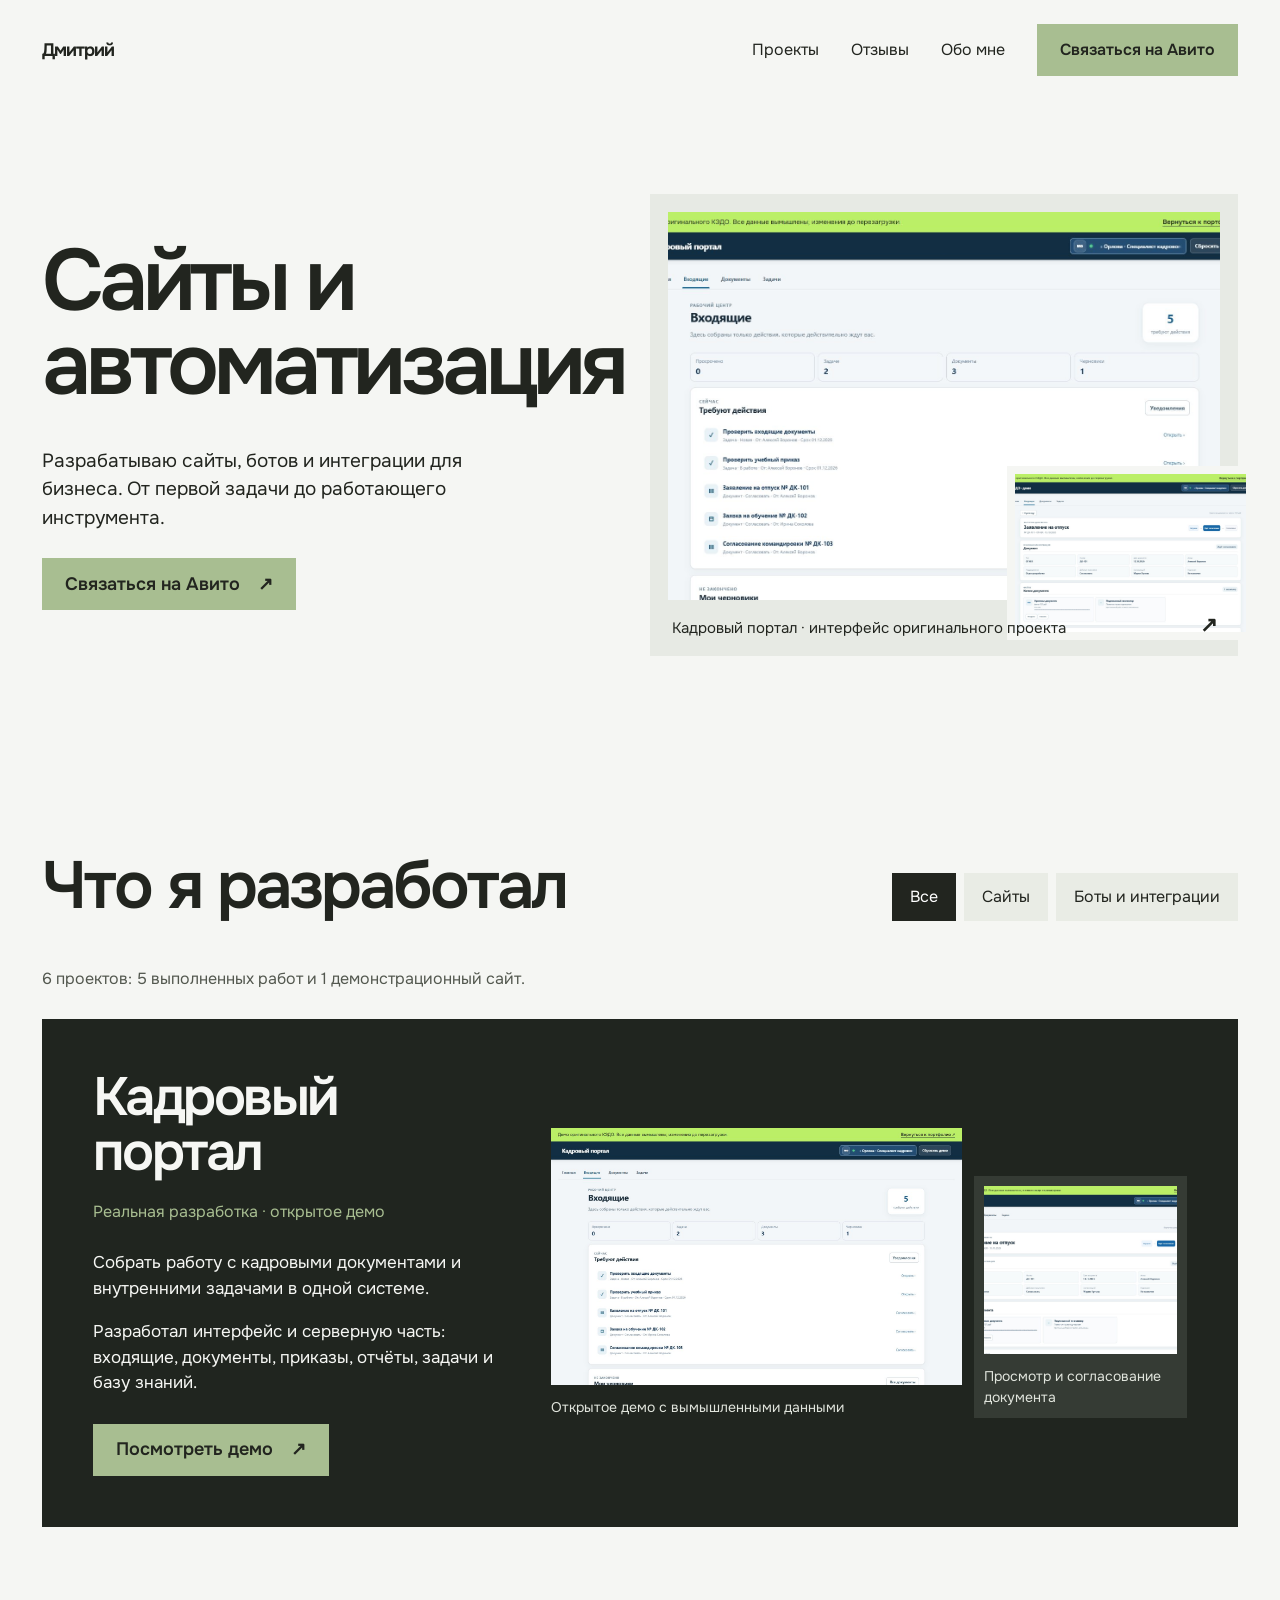
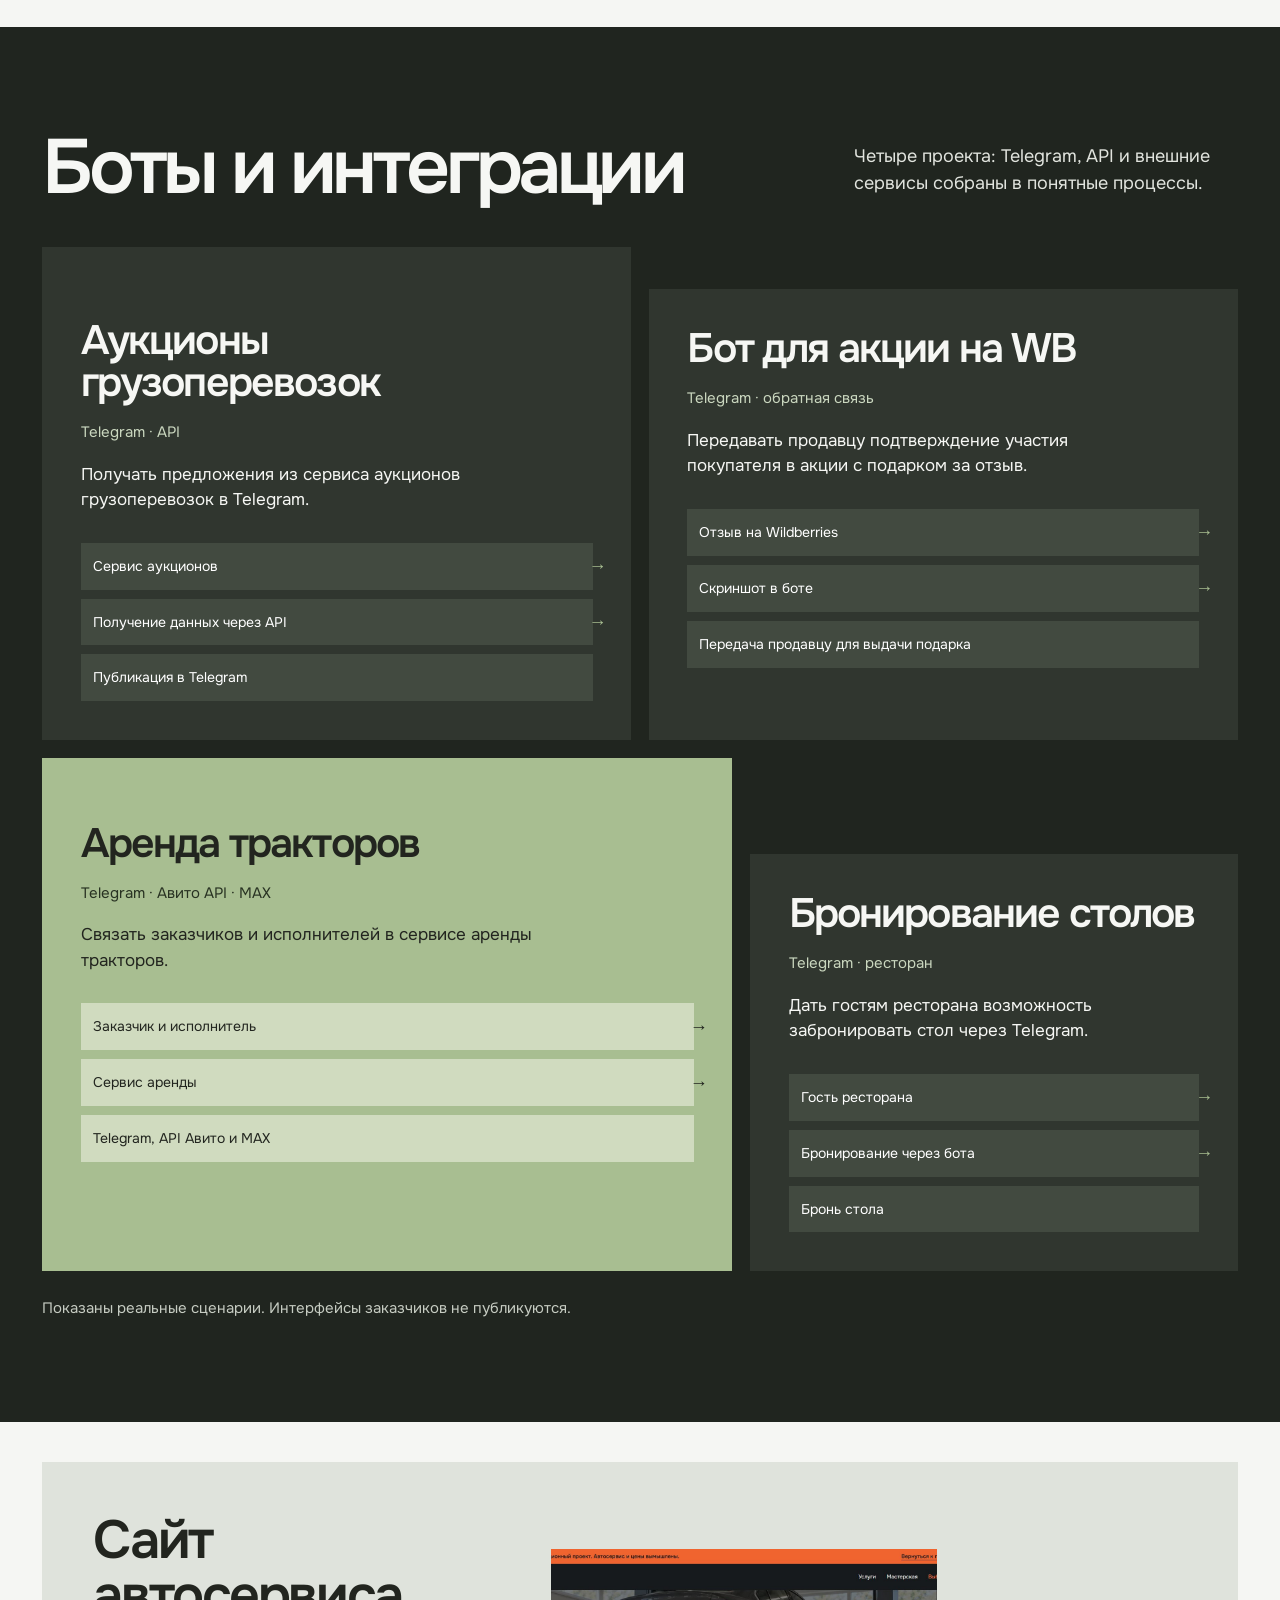
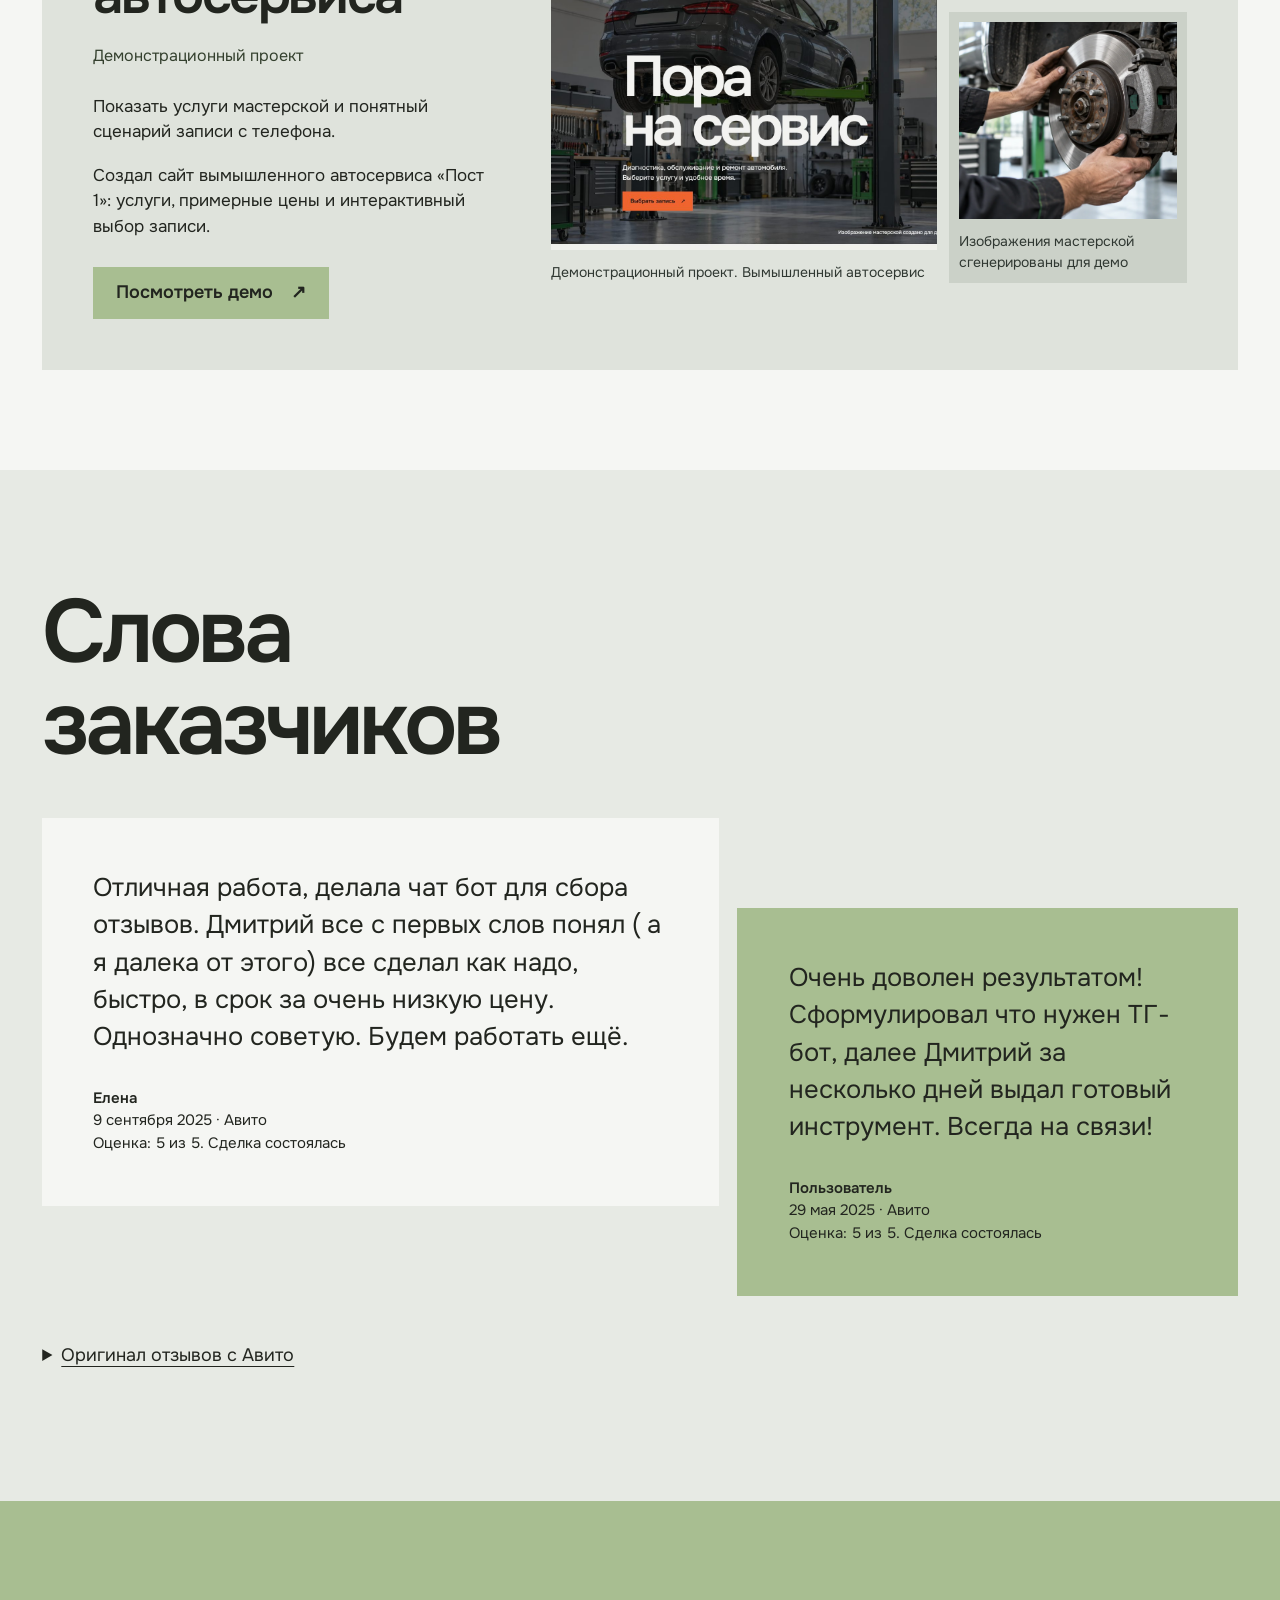
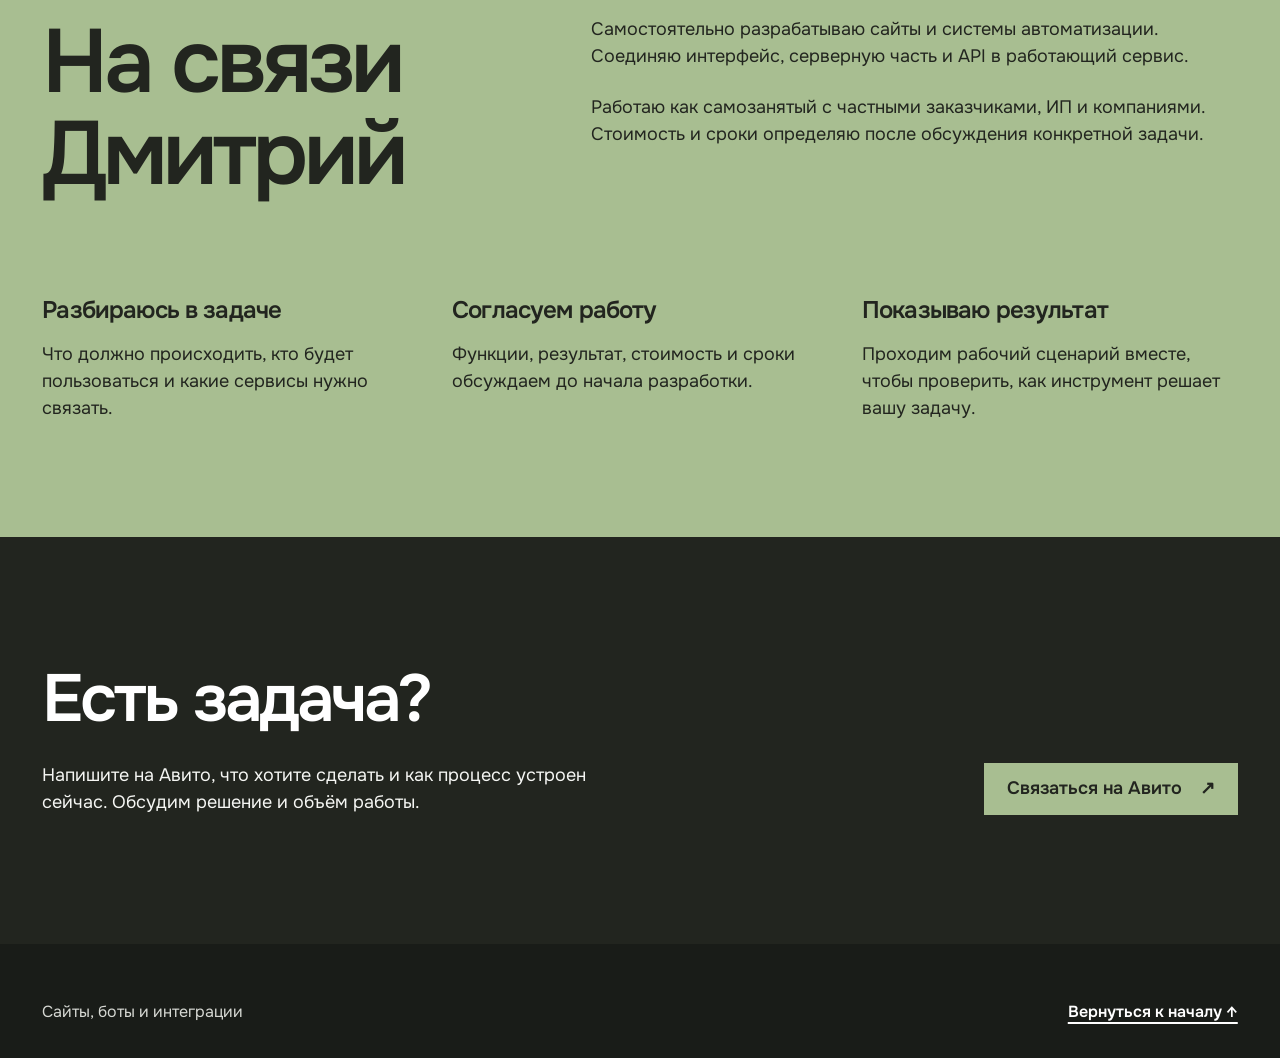
==== commit 74d5828d: "Redesign portfolio project sections" ====
--- a/index.html
+++ b/index.html
@@ -6,8 +6,8 @@
   <meta name="description" content="Разрабатываю сайты, ботов и интеграции для бизнеса. Кадровый портал, Telegram, API Авито и MAX. Реальные проекты, отзывы и открытые демонстрации.">
   <link rel="canonical" href="https://3123412.github.io/">
   <meta property="og:title" content="Дмитрий. Сайты и автоматизация"><meta property="og:description" content="Реальные проекты, отзывы и две открытые демонстрации. Обсудить задачу можно на Авито."><meta property="og:type" content="website"><meta property="og:locale" content="ru_RU"><meta property="og:url" content="https://3123412.github.io/"><meta property="og:image" content="https://3123412.github.io/assets/images/share-card.jpg"><meta name="twitter:card" content="summary_large_image"><meta name="theme-color" content="#a8be91">
-  <link rel="icon" href="favicon.ico?v=20261014b" sizes="any"><link rel="icon" href="assets/favicon.svg?v=20261014b" type="image/svg+xml"><link rel="stylesheet" href="assets/base.css"><link rel="stylesheet" href="assets/portfolio.css?v=20261014b">
-  <script type="module" src="assets/portfolio.js?v=ae63b71"></script>
+  <link rel="icon" href="favicon.ico?v=20261014b" sizes="any"><link rel="icon" href="assets/favicon.svg?v=20261014b" type="image/svg+xml"><link rel="stylesheet" href="assets/base.css"><link rel="stylesheet" href="assets/portfolio.css?v=20261014b"><link rel="stylesheet" href="assets/portfolio-editorial.css?v=blocks-20261014">
+  <script type="module" src="assets/portfolio.js?v=blocks-20261014"></script>
 </head>
 <body>
 <a class="skip-link" href="#main">Перейти к содержанию</a>
@@ -17,8 +17,8 @@
 </header>
 <main id="main">
   <section class="hero wrap" aria-labelledby="hero-title">
-    <h1 id="hero-title" class="motion">Сайты и<br>автоматизация</h1>
-    <div class="hero-bottom"><p class="hero-intro motion">Разрабатываю сайты, ботов и интеграции для бизнеса. От первой задачи до работающего инструмента.</p><a class="button motion" data-avito href="https://www.avito.ru/user/3c72e74a3c3663de218c1fd36f1df79f/profile" target="_blank" rel="noopener noreferrer">Связаться на Авито <span aria-hidden="true">↗</span></a></div>
+    <div class="hero-copy"><h1 id="hero-title" class="motion">Сайты и<br>автоматизация</h1><div class="hero-bottom"><p class="hero-intro motion">Разрабатываю сайты, ботов и интеграции для бизнеса. От первой задачи до работающего инструмента.</p><a class="button motion" data-avito href="https://www.avito.ru/user/3c72e74a3c3663de218c1fd36f1df79f/profile" target="_blank" rel="noopener noreferrer">Связаться на Авито <span aria-hidden="true">↗</span></a></div></div>
+    <a class="hero-proof motion" href="demos/kedo/" aria-label="Открыть демо кадрового портала"><img class="hero-screen" src="assets/images/kedo-preview.jpg" width="1440" height="900" alt=""><img class="hero-detail" src="assets/images/kedo-document.jpg" width="1440" height="900" alt=""><span>Кадровый портал · интерфейс оригинального проекта</span><b aria-hidden="true">↗</b></a>
   </section>
   <section class="projects wrap" id="projects" aria-labelledby="projects-title">
     <div class="section-head"><h2 class="motion" id="projects-title">Что я разработал</h2><div class="filters" role="group" aria-label="Фильтр проектов"><button class="filter" data-filter="all" aria-pressed="true">Все</button><button class="filter" data-filter="sites" aria-pressed="false">Сайты</button><button class="filter" data-filter="bots" aria-pressed="false">Боты и интеграции</button></div></div>
@@ -26,7 +26,7 @@
     <div id="project-list"></div>
     <noscript><p>Здесь представлены кадровый портал, боты для грузоперевозок, акции на Wildberries, аренды тракторов и бронирования столов, а также демосайт автосервиса.</p><p><a href="demos/kedo/">Посмотреть демо КЭДО</a> · <a href="demos/autoservice/">Посмотреть демосайт автосервиса</a></p></noscript>
   </section>
-  <section class="reviews wrap" id="reviews" aria-labelledby="reviews-title"><h2 class="motion" id="reviews-title">Слова заказчиков</h2><div class="review-list" id="review-list"></div><details class="review-source"><summary>Оригинал отзывов с Авито</summary><img src="assets/images/avito-reviews.png" alt="Два отзыва с оценкой пять звёзд: Елена, 9 сентября 2025, и Пользователь, 29 мая 2025" loading="lazy" width="660" height="328"></details></section>
+  <section class="reviews" id="reviews" aria-labelledby="reviews-title"><div class="wrap"><h2 class="motion" id="reviews-title">Слова заказчиков</h2><div class="review-list" id="review-list"></div><details class="review-source"><summary>Оригинал отзывов с Авито</summary><img src="assets/images/avito-reviews.png" alt="Два отзыва с оценкой пять звёзд: Елена, 9 сентября 2025, и Пользователь, 29 мая 2025" loading="lazy" width="660" height="328"></details></div></section>
   <section class="about" id="about" aria-labelledby="about-title"><div class="wrap"><div class="about-layout"><h2 class="motion" id="about-title">На связи<br>Дмитрий</h2><div class="about-copy"><p class="motion">Самостоятельно разрабатываю сайты и системы автоматизации. Соединяю интерфейс, серверную часть и API в работающий сервис.</p><p class="motion">Работаю как самозанятый с частными заказчиками, ИП и компаниями. Стоимость и сроки определяю после обсуждения конкретной задачи.</p></div></div><div class="process"><div><h3 class="motion">Разбираюсь в задаче</h3><p class="motion">Что должно происходить, кто будет пользоваться и какие сервисы нужно связать.</p></div><div><h3 class="motion">Согласуем работу</h3><p class="motion">Функции, результат, стоимость и сроки обсуждаем до начала разработки.</p></div><div><h3 class="motion">Показываю результат</h3><p class="motion">Проходим рабочий сценарий вместе, чтобы проверить, как инструмент решает вашу задачу.</p></div></div></div></section>
   <section class="contact wrap" id="contact" aria-labelledby="contact-title"><h2 class="motion" id="contact-title">Есть задача?</h2><div class="contact-row"><p class="motion">Напишите на Авито, что хотите сделать и как процесс устроен сейчас. Обсудим решение и объём работы.</p><a class="button motion" data-avito href="https://www.avito.ru/user/3c72e74a3c3663de218c1fd36f1df79f/profile" target="_blank" rel="noopener noreferrer">Связаться на Авито <span aria-hidden="true">↗</span></a></div></section>
 </main>
--- a/assets/portfolio-editorial.css
+++ b/assets/portfolio-editorial.css
@@ -0,0 +1,172 @@
+/* Editorial layouts for the portfolio's distinct project chapters. */
+.hero {
+  display: grid;
+  grid-template-columns: minmax(0, .95fr) minmax(0, 1.05fr);
+  align-items: center;
+  gap: clamp(36px, 6vw, 88px);
+  min-height: 680px;
+  padding-block: 54px 84px;
+}
+
+.hero-copy { position: relative; z-index: 1; }
+.hero h1 { max-width: 10ch; font-size: clamp(58px, 6.8vw, 104px); line-height: .96; }
+.hero-bottom { display: block; margin-top: 40px; }
+.hero-intro { max-width: 420px; font-size: 19px; }
+.hero-bottom .button { margin-top: 26px; }
+
+.hero-proof {
+  position: relative;
+  display: block;
+  align-self: center;
+  min-width: 0;
+  padding: 18px 18px 56px;
+  background: #e7eae4;
+  text-decoration: none;
+  transform: rotate(1.5deg);
+  transition: transform .35s;
+}
+
+.hero-proof:hover { transform: rotate(0) translateY(-5px); }
+.hero-screen { width: 100%; aspect-ratio: 1.42; object-fit: cover; object-position: top; }
+.hero-detail { position: absolute; right: -16px; bottom: 16px; width: 42%; aspect-ratio: 1.42; object-fit: cover; object-position: top; border: 8px solid var(--ground); }
+.hero-proof span { position: absolute; left: 22px; bottom: 17px; font-size: 15px; }
+.hero-proof b { position: absolute; right: 20px; bottom: 15px; font-size: 21px; }
+
+.projects { padding-top: 72px; }
+.feature {
+  display: grid;
+  grid-template-columns: minmax(270px, .78fr) minmax(0, 1.22fr);
+  align-items: center;
+  gap: clamp(28px, 4vw, 64px);
+  padding: clamp(30px, 4vw, 58px);
+  background: #20251f;
+  color: #f6f7f4;
+}
+
+.feature-head { display: flex; flex-direction: column; gap: 26px; margin: 0; }
+.feature h3 { max-width: 10ch; font-size: clamp(40px, 4.2vw, 62px); }
+.feature .project-kind { color: var(--accent); }
+.project-description p { font-size: 17px; }
+.project-description .button { background: var(--accent); color: var(--ink); }
+.screens { grid-column: 2; grid-row: 1; grid-template-columns: minmax(0, 1.45fr) minmax(130px, .75fr); gap: 12px; align-items: end; }
+.screens img { aspect-ratio: 1.28; object-fit: cover; object-position: top; }
+.screen-detail { padding: 10px; background: #353b34; }
+.screens figcaption { color: #e0e4dc; font-size: 14px; }
+.screen-detail img { aspect-ratio: 1.15; }
+.auto-feature { grid-template-columns: minmax(270px, .78fr) minmax(0, 1.22fr); background: #dfe3dc; color: var(--ink); }
+.auto-feature .screens { grid-template-columns: 1.3fr .8fr; }
+.auto-feature .screens img { aspect-ratio: 1.28; }
+.auto-feature .screens .screen-detail img { aspect-ratio: 1.1; }
+.auto-feature .screens .screen-detail { background: #cbd1c8; }
+.auto-feature .screens figcaption { color: #303832; }
+.auto-feature .project-kind { color: #34402e; }
+
+.bot-work {
+  display: grid;
+  grid-template-columns: repeat(12, minmax(0, 1fr));
+  gap: 18px;
+  width: 100vw;
+  margin-inline: calc(50% - 50vw);
+  padding: clamp(64px, 8vw, 112px) max(var(--gutter), calc((100vw - 1488px) / 2 + var(--gutter)));
+  background: #20251f;
+  color: #f6f7f4;
+}
+
+.bot-heading { grid-column: 1 / -1; display: flex; align-items: flex-end; justify-content: space-between; gap: 32px; margin-bottom: 24px; }
+.bot-heading h3 { font-size: clamp(42px, 6vw, 82px); line-height: .98; letter-spacing: -.06em; }
+.bot-heading p { max-width: 32ch; padding-bottom: 8px; color: #e1e4de; font-size: 18px; }
+.bot-project { grid-column: span 6; display: flex; flex-direction: column; align-items: flex-start; gap: 18px; min-width: 0; margin: 0; padding: clamp(24px, 3vw, 42px); background: #30362f; }
+.bot-project.project-reviews { margin-top: 42px; }
+.bot-project.project-tractors { grid-column: span 7; padding-block: clamp(32px, 5vw, 66px); background: var(--accent); color: var(--ink); }
+.bot-project.project-restaurant { grid-column: span 5; margin-top: 96px; background: #30362f; }
+.bot-project h3 { max-width: 18ch; font-size: clamp(29px, 3.2vw, 46px); }
+.bot-project .project-kind { margin: 0; color: #cad7bf; font-size: 15px; }
+.bot-project p { max-width: 43ch; font-size: 17px; }
+.project-tractors .project-kind { color: #283222; }
+.flow { display: flex; width: 100%; gap: 9px; padding: 12px 0 0; }
+.flow li { position: relative; flex: 1; padding: 14px 12px; background: #424a40; color: #fff; font-size: 14px; line-height: 1.35; }
+.flow li:not(:last-child)::after { position: absolute; z-index: 1; top: 50%; right: -14px; color: var(--accent); content: '→'; font-size: 18px; transform: translateY(-50%); }
+.project-tractors .flow li { background: #d0dbbf; color: #22251f; }
+.project-tractors .flow li:not(:last-child)::after { color: #22251f; }
+.bot-note { grid-column: 1 / -1; margin-top: 8px; color: #c6ccc2; font-size: 15px; }
+
+.reviews { max-width: none; padding-block: clamp(70px, 9vw, 126px); background: #e7eae4; }
+.reviews .wrap { max-width: 1600px; }
+.reviews h2 { max-width: 8ch; font-size: clamp(52px, 7vw, 96px); }
+.review-list { grid-template-columns: minmax(0, 1.15fr) minmax(280px, .85fr); align-items: start; gap: 18px; margin-top: 48px; }
+.review { position: relative; min-height: 320px; padding: clamp(26px, 4vw, 52px); background: #f5f6f3; }
+.review:nth-child(2) { margin-top: 90px; background: var(--accent); }
+.review blockquote { margin-bottom: 32px; font-size: clamp(20px, 2vw, 27px); line-height: 1.45; }
+.review figcaption { font-size: 15px; }
+.review-source { margin-top: 46px; }
+
+.about { padding-block: clamp(72px, 9vw, 130px); }
+.about-layout { grid-template-columns: .85fr 1.15fr; align-items: start; }
+.about h2 { font-size: clamp(52px, 7vw, 96px); }
+.process { gap: 34px; margin-top: 74px; }
+.process > div { padding: 24px 16px 0 0; }
+.process h3 { font-size: 24px; }
+.contact { padding-block: clamp(76px, 10vw, 140px); }
+
+@media (max-width: 1000px) {
+  .hero { min-height: 570px; grid-template-columns: 1fr 1fr; gap: 30px; }
+  .hero h1 { font-size: clamp(54px, 7vw, 76px); }
+  .hero-proof { padding-bottom: 50px; }
+  .feature, .auto-feature { grid-template-columns: 1fr; }
+  .feature-head { display: grid; grid-template-columns: .8fr 1.2fr; align-items: start; }
+  .screens { grid-column: 1; grid-row: auto; }
+  .bot-project.project-tractors { grid-column: span 7; }
+  .bot-project.project-restaurant { grid-column: span 5; margin-top: 72px; }
+  .review-list { gap: 16px; }
+  .review { min-height: 360px; }
+}
+
+@media (max-width: 760px) {
+  .hero { display: flex; min-height: 0; flex-direction: column; align-items: stretch; gap: 38px; padding-block: 48px 60px; }
+  .hero h1 { max-width: 11ch; font-size: clamp(49px, 12vw, 76px); }
+  .hero-bottom { margin-top: 24px; }
+  .hero-intro { font-size: 17px; }
+  .hero-bottom .button { margin-top: 20px; }
+  .hero-proof { align-self: flex-start; width: 92%; margin-right: 8px; padding: 12px 12px 48px; }
+  .hero-detail { right: -9px; bottom: 12px; border-width: 6px; }
+  .hero-proof span { left: 16px; bottom: 14px; font-size: 14px; }
+  .hero-proof b { right: 14px; bottom: 12px; }
+  .projects { padding-top: 38px; }
+  .feature, .auto-feature { display: flex; flex-direction: column; align-items: stretch; gap: 26px; padding: 24px 20px; }
+  .feature-head { display: flex; gap: 16px; }
+  .feature h3 { max-width: 14ch; font-size: 36px; }
+  .project-description p { font-size: 16px; }
+  .project-description .button { margin-top: 0; }
+  .screens, .auto-feature .screens { grid-template-columns: 1fr; }
+  .screen-detail { display: none; }
+  .screens img, .auto-feature .screens img { aspect-ratio: 1.28; }
+  .bot-work { width: 100vw; gap: 12px; padding-block: 60px; }
+  .bot-heading { display: block; margin-bottom: 18px; }
+  .bot-heading h3 { font-size: clamp(42px, 11vw, 64px); }
+  .bot-heading p { margin-top: 20px; font-size: 16px; }
+  .bot-project, .bot-project.project-tractors, .bot-project.project-restaurant { grid-column: 1 / -1; gap: 14px; margin: 0; padding: 24px 20px; }
+  .bot-project h3 { font-size: 30px; }
+  .bot-project .project-kind { font-size: 14px; }
+  .bot-project p { font-size: 16px; }
+  .flow { display: grid; grid-template-columns: 1fr; gap: 7px; padding-top: 7px; }
+  .flow li { padding: 11px 14px; font-size: 15px; }
+  .flow li:not(:last-child)::after { top: auto; right: 50%; bottom: -16px; font-size: 15px; content: '↓'; transform: translateX(50%); }
+  .bot-note { margin-top: 8px; font-size: 14px; }
+  .reviews { padding-block: 62px; }
+  .reviews h2 { font-size: 48px; }
+  .review-list { grid-template-columns: 1fr; gap: 12px; margin-top: 30px; }
+  .review, .review:nth-child(2) { min-height: 0; margin: 0; padding: 26px 22px; }
+  .review blockquote { margin-bottom: 24px; font-size: 19px; }
+  .review-source { margin-top: 30px; }
+  .review-source img { width: 100%; }
+  .about { padding-block: 58px; }
+  .about-layout { grid-template-columns: 1fr; gap: 24px; }
+  .about h2 { font-size: 52px; }
+  .about-copy p { font-size: 17px; }
+  .process { grid-template-columns: 1fr; gap: 24px; margin-top: 38px; }
+  .process > div { padding: 0; }
+  .process h3 { margin-bottom: 8px; font-size: 22px; }
+  .process p { font-size: 16px; }
+  .contact { padding-block: 62px; }
+  .contact h2 { font-size: 52px; }
+}
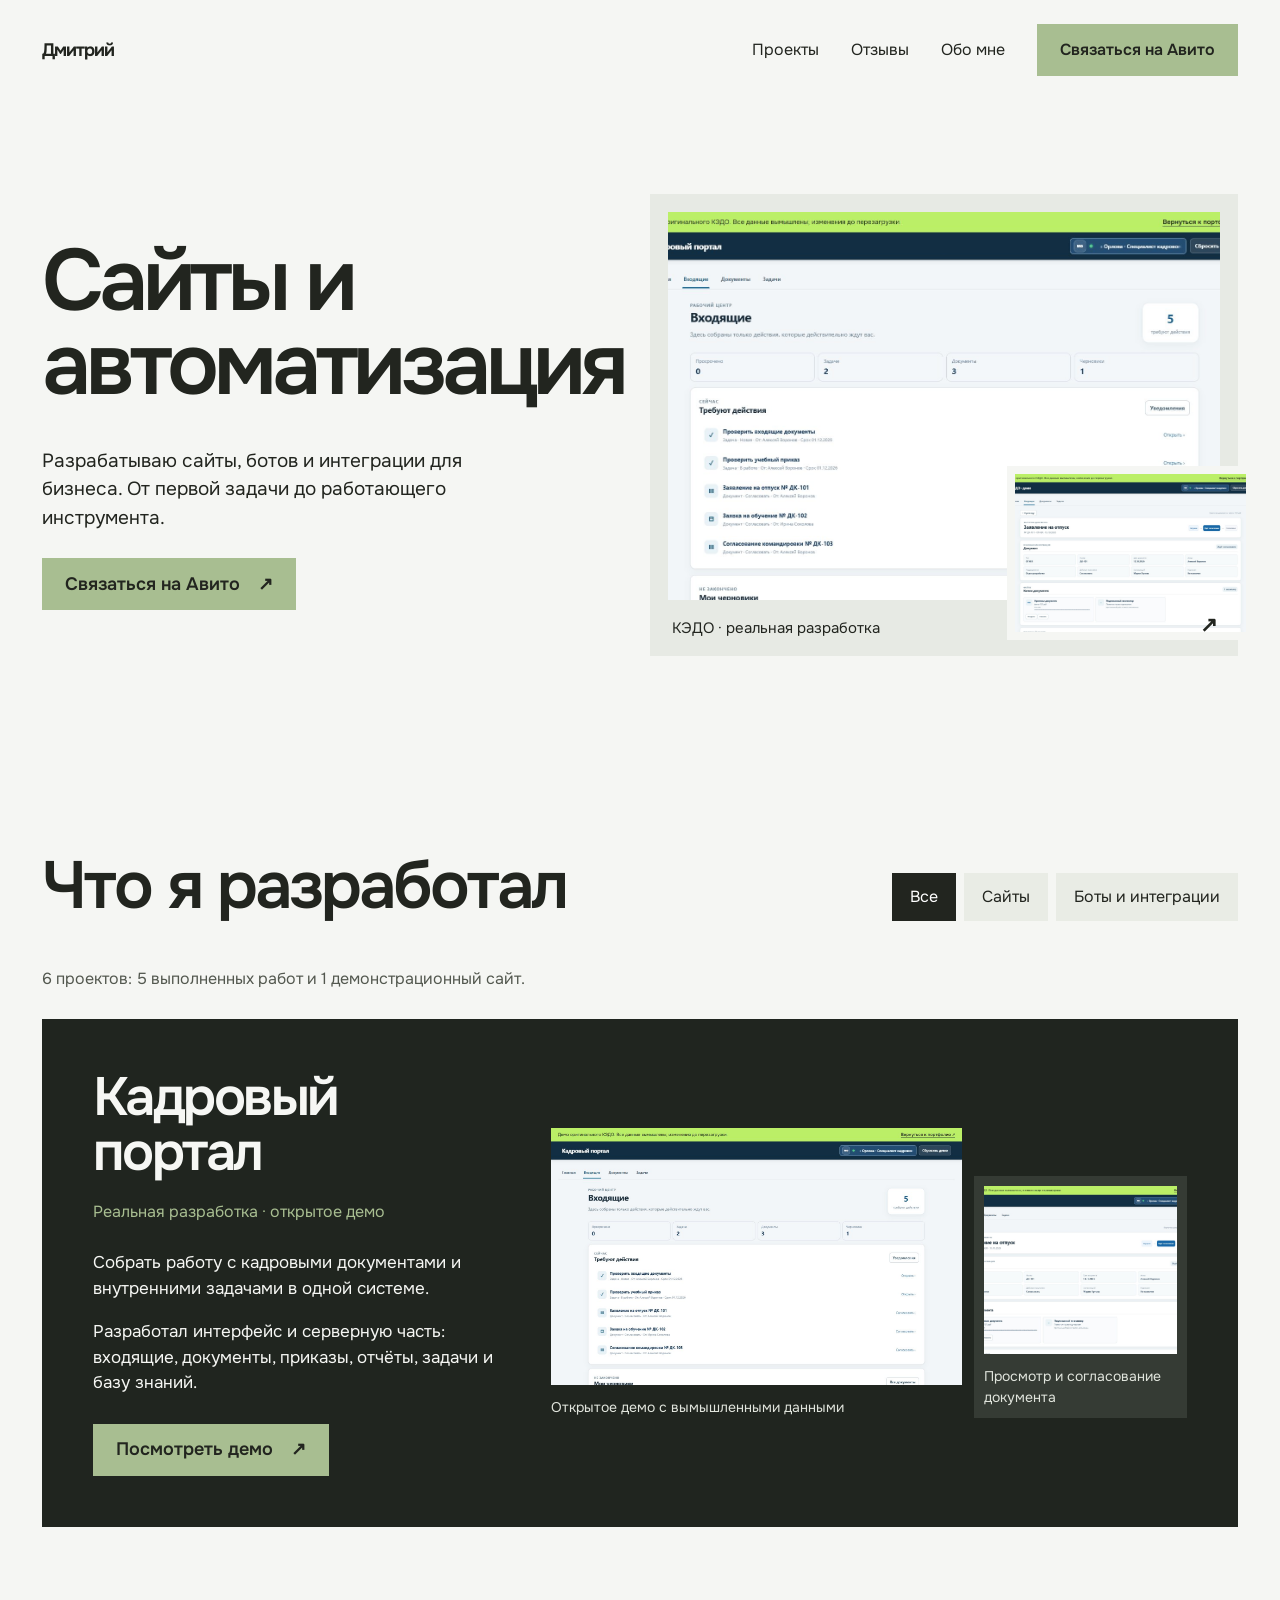
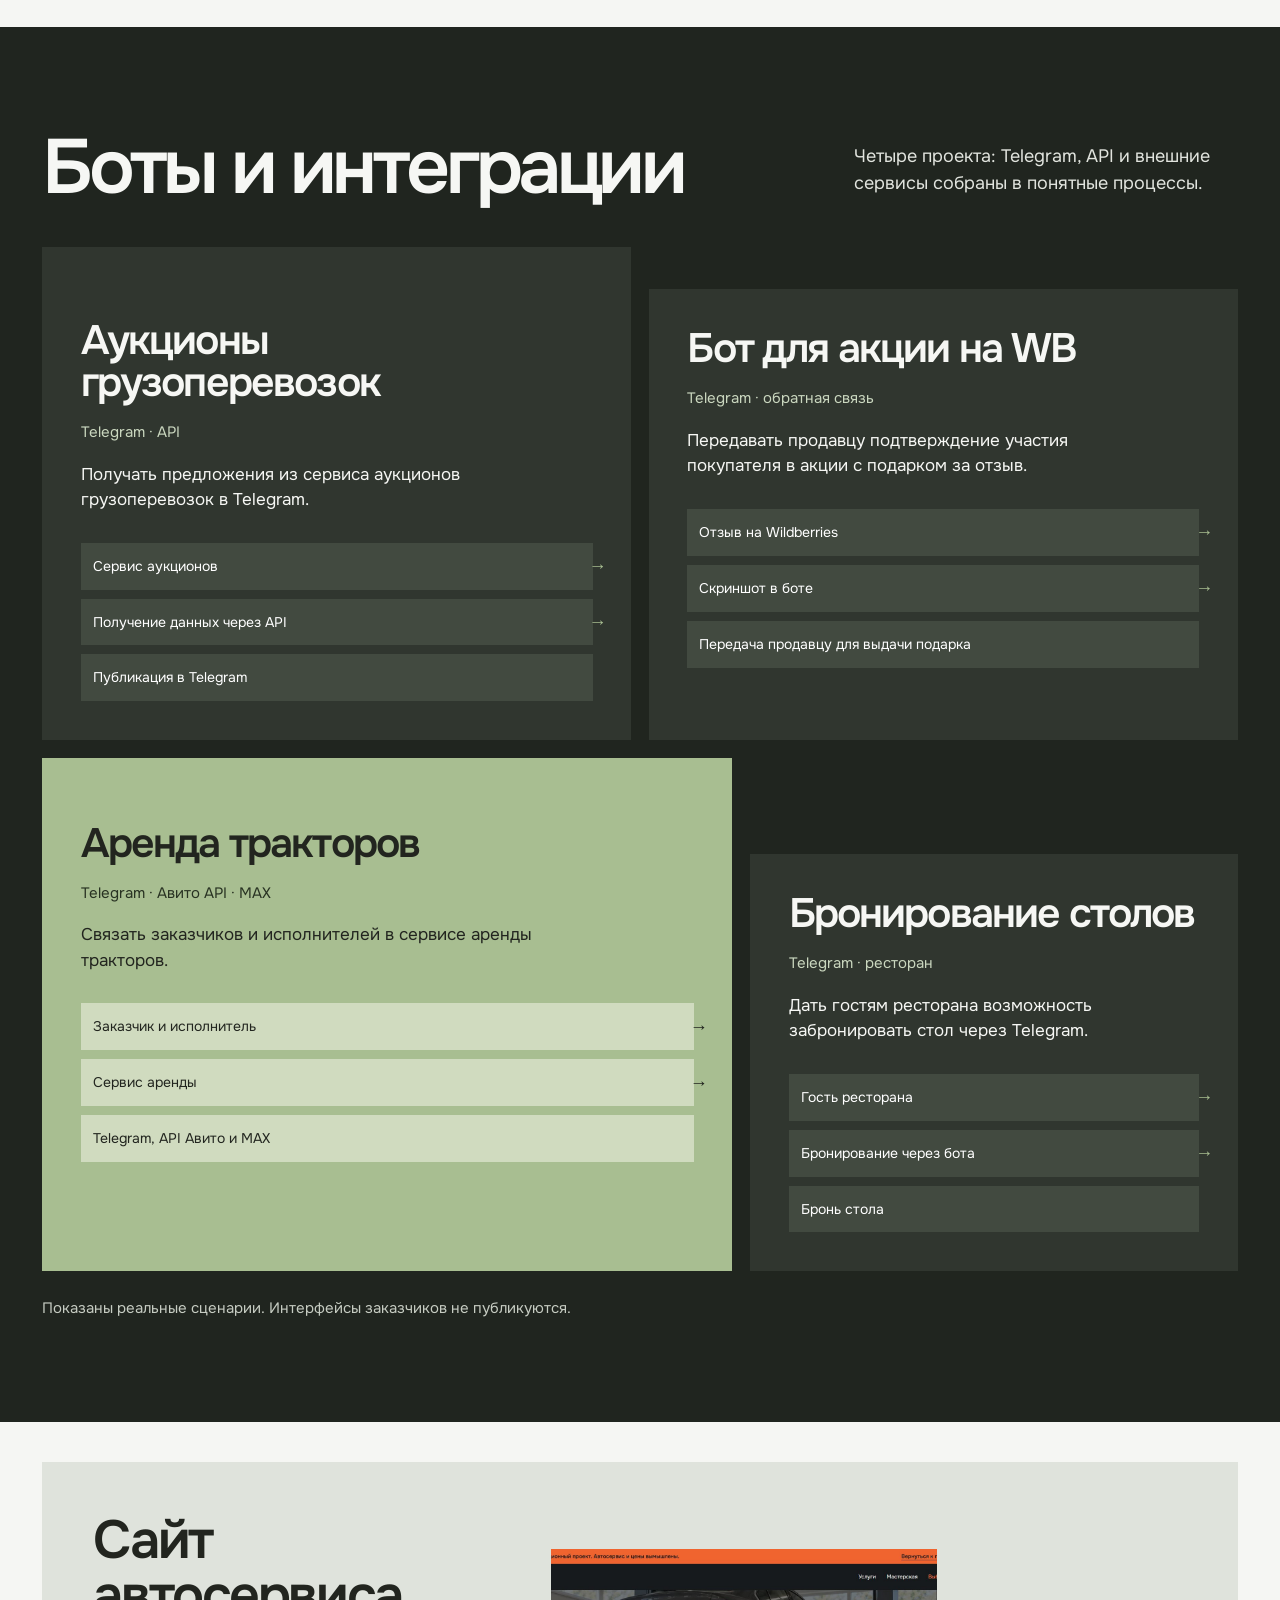
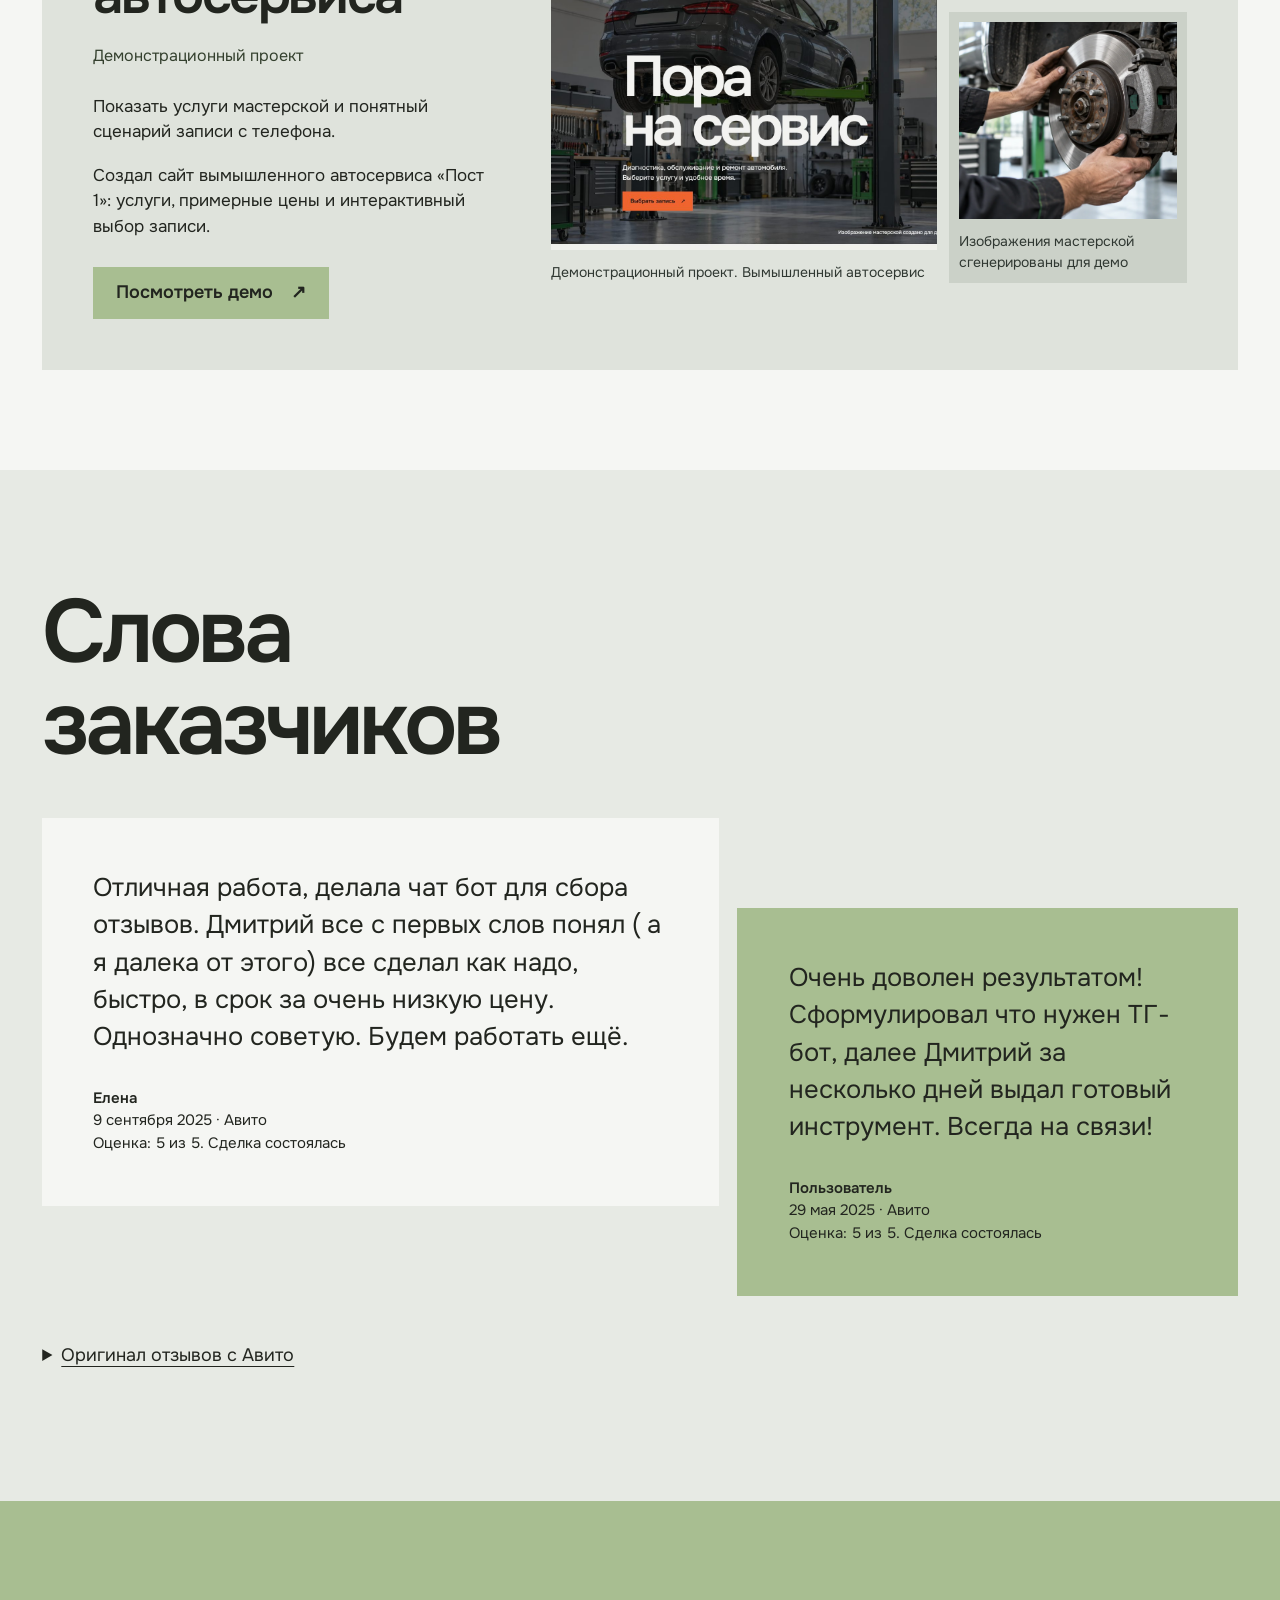
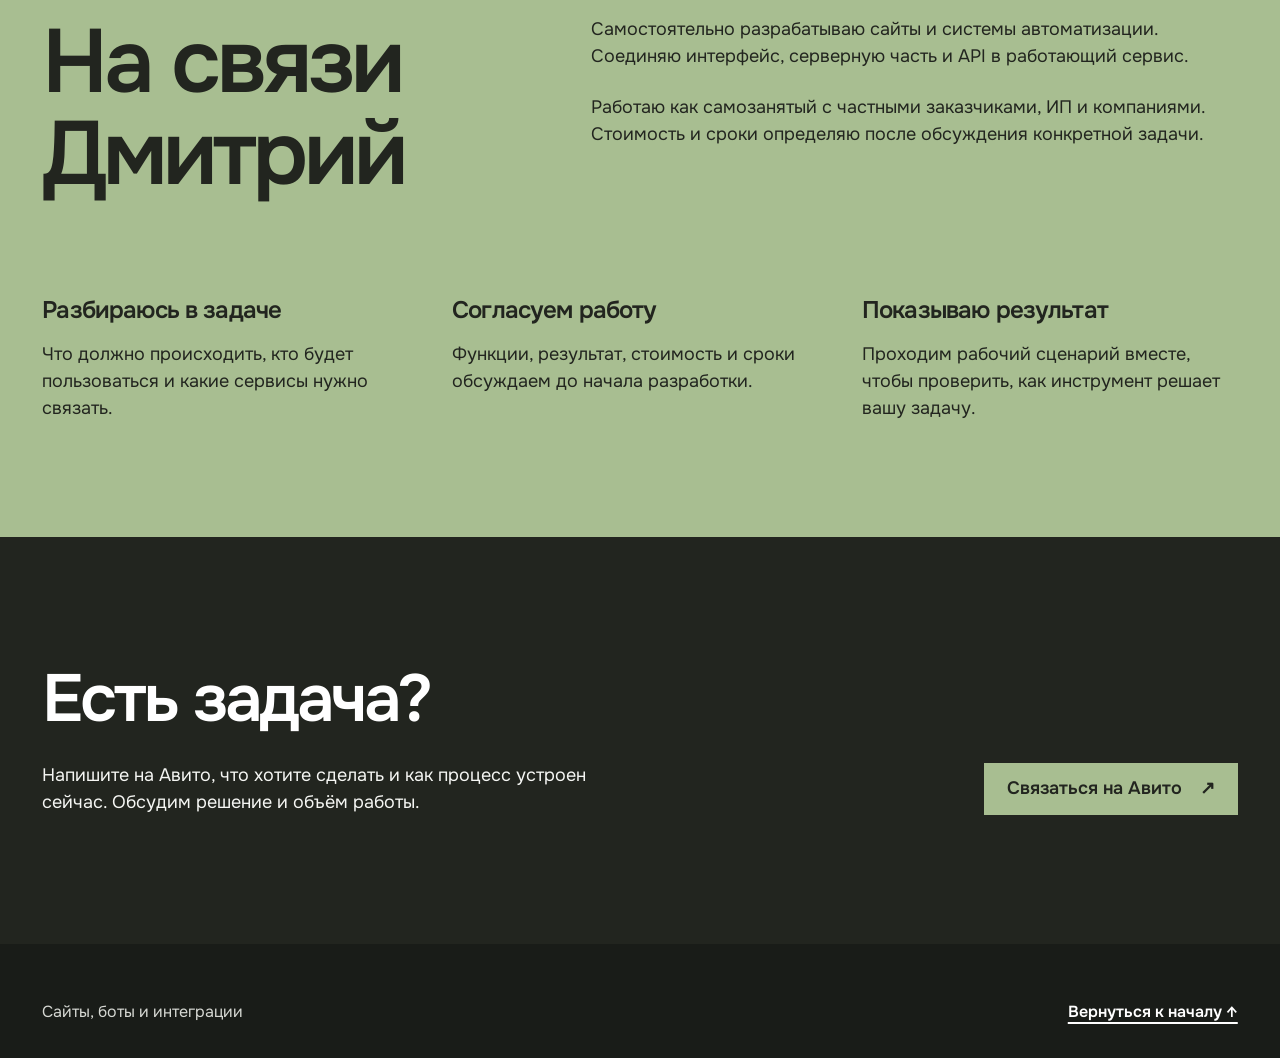
==== commit 4af4f8f1: "Polish mobile portfolio hero" ====
--- a/index.html
+++ b/index.html
@@ -6,7 +6,7 @@
   <meta name="description" content="Разрабатываю сайты, ботов и интеграции для бизнеса. Кадровый портал, Telegram, API Авито и MAX. Реальные проекты, отзывы и открытые демонстрации.">
   <link rel="canonical" href="https://3123412.github.io/">
   <meta property="og:title" content="Дмитрий. Сайты и автоматизация"><meta property="og:description" content="Реальные проекты, отзывы и две открытые демонстрации. Обсудить задачу можно на Авито."><meta property="og:type" content="website"><meta property="og:locale" content="ru_RU"><meta property="og:url" content="https://3123412.github.io/"><meta property="og:image" content="https://3123412.github.io/assets/images/share-card.jpg"><meta name="twitter:card" content="summary_large_image"><meta name="theme-color" content="#a8be91">
-  <link rel="icon" href="favicon.ico?v=20261014b" sizes="any"><link rel="icon" href="assets/favicon.svg?v=20261014b" type="image/svg+xml"><link rel="stylesheet" href="assets/base.css"><link rel="stylesheet" href="assets/portfolio.css?v=20261014b"><link rel="stylesheet" href="assets/portfolio-editorial.css?v=blocks-20261014">
+  <link rel="icon" href="favicon.ico?v=20261014b" sizes="any"><link rel="icon" href="assets/favicon.svg?v=20261014b" type="image/svg+xml"><link rel="stylesheet" href="assets/base.css"><link rel="stylesheet" href="assets/portfolio.css?v=20261014b"><link rel="stylesheet" href="assets/portfolio-editorial.css?v=mobile-20261014">
   <script type="module" src="assets/portfolio.js?v=blocks-20261014"></script>
 </head>
 <body>
@@ -18,7 +18,7 @@
 <main id="main">
   <section class="hero wrap" aria-labelledby="hero-title">
     <div class="hero-copy"><h1 id="hero-title" class="motion">Сайты и<br>автоматизация</h1><div class="hero-bottom"><p class="hero-intro motion">Разрабатываю сайты, ботов и интеграции для бизнеса. От первой задачи до работающего инструмента.</p><a class="button motion" data-avito href="https://www.avito.ru/user/3c72e74a3c3663de218c1fd36f1df79f/profile" target="_blank" rel="noopener noreferrer">Связаться на Авито <span aria-hidden="true">↗</span></a></div></div>
-    <a class="hero-proof motion" href="demos/kedo/" aria-label="Открыть демо кадрового портала"><img class="hero-screen" src="assets/images/kedo-preview.jpg" width="1440" height="900" alt=""><img class="hero-detail" src="assets/images/kedo-document.jpg" width="1440" height="900" alt=""><span>Кадровый портал · интерфейс оригинального проекта</span><b aria-hidden="true">↗</b></a>
+    <a class="hero-proof motion" href="demos/kedo/" aria-label="Открыть демо кадрового портала"><img class="hero-screen" src="assets/images/kedo-preview.jpg" width="1440" height="900" alt=""><img class="hero-detail" src="assets/images/kedo-document.jpg" width="1440" height="900" alt=""><span>КЭДО · реальная разработка</span><b aria-hidden="true">↗</b></a>
   </section>
   <section class="projects wrap" id="projects" aria-labelledby="projects-title">
     <div class="section-head"><h2 class="motion" id="projects-title">Что я разработал</h2><div class="filters" role="group" aria-label="Фильтр проектов"><button class="filter" data-filter="all" aria-pressed="true">Все</button><button class="filter" data-filter="sites" aria-pressed="false">Сайты</button><button class="filter" data-filter="bots" aria-pressed="false">Боты и интеграции</button></div></div>
--- a/assets/portfolio-editorial.css
+++ b/assets/portfolio-editorial.css
@@ -129,6 +129,7 @@
   .hero-bottom .button { margin-top: 20px; }
   .hero-proof { align-self: flex-start; width: 92%; margin-right: 8px; padding: 12px 12px 48px; }
   .hero-detail { right: -9px; bottom: 12px; border-width: 6px; }
+  .hero-detail { display: none; }
   .hero-proof span { left: 16px; bottom: 14px; font-size: 14px; }
   .hero-proof b { right: 14px; bottom: 12px; }
   .projects { padding-top: 38px; }
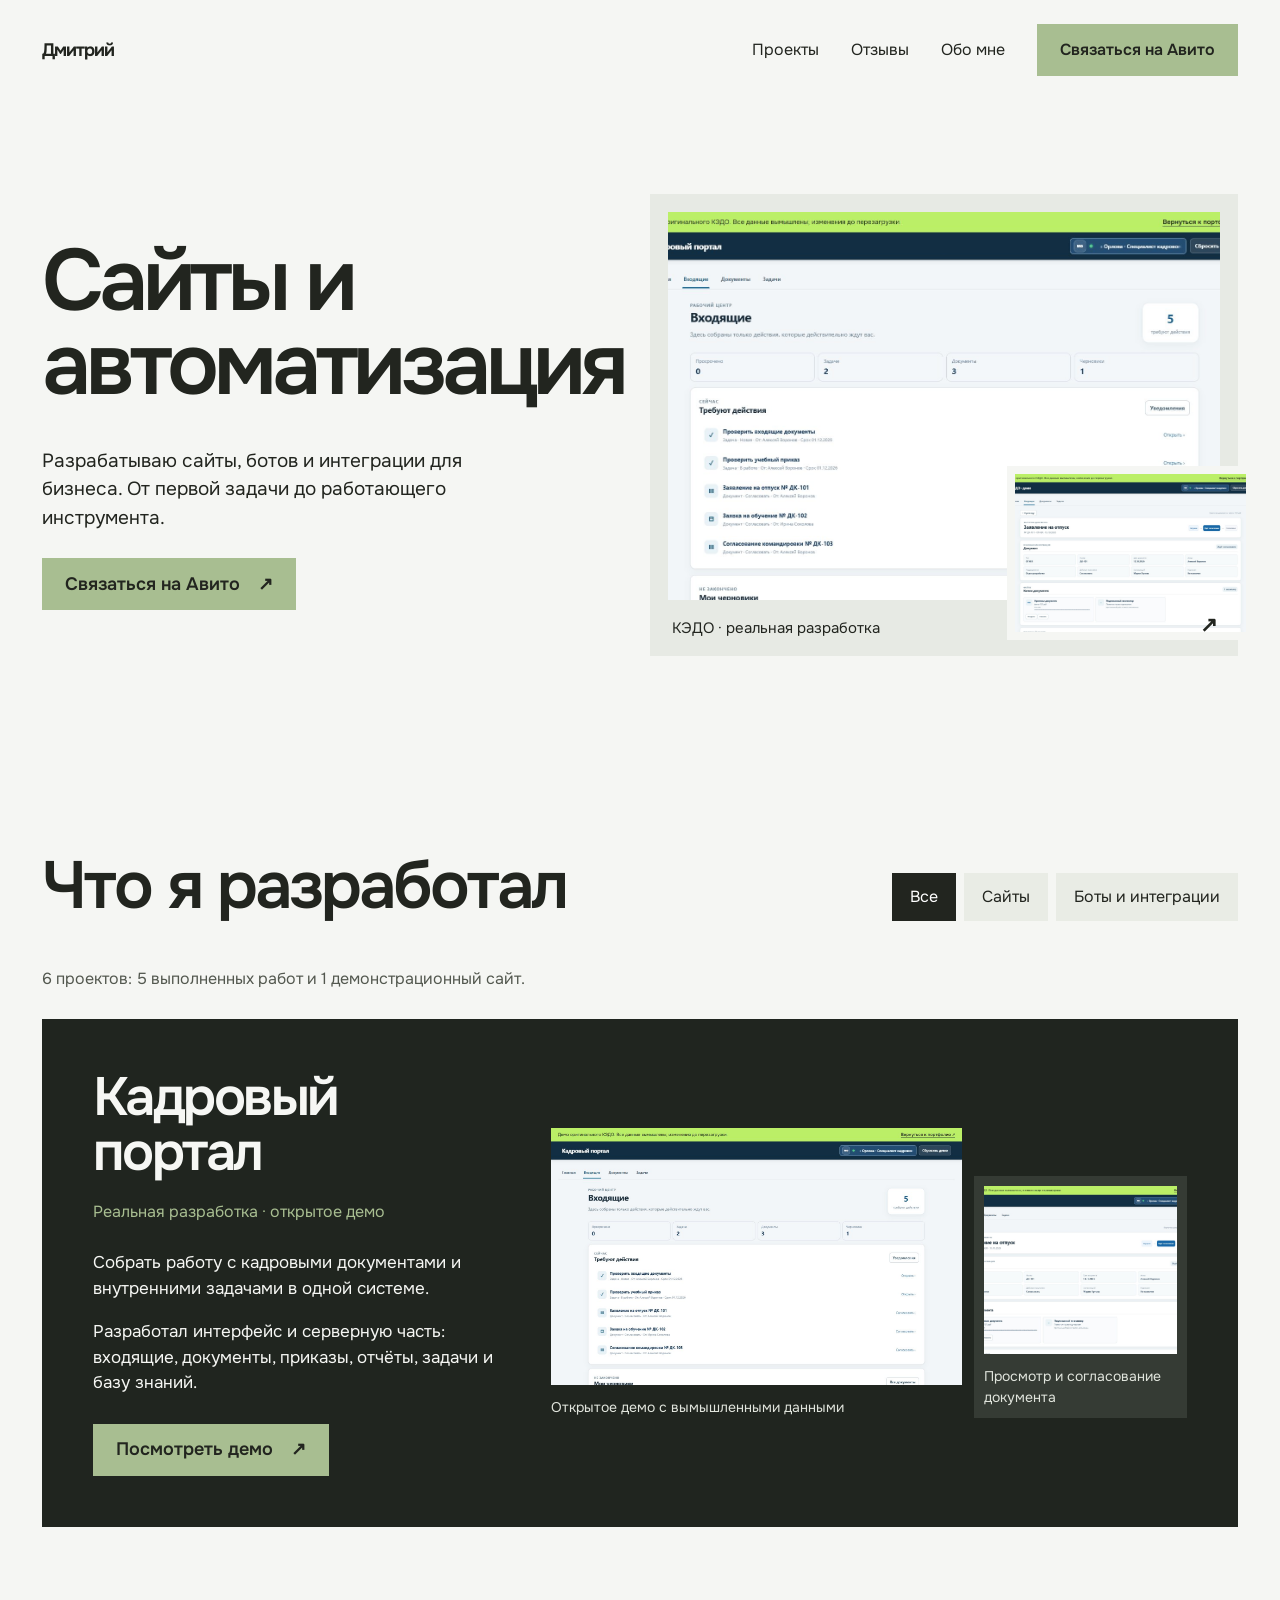
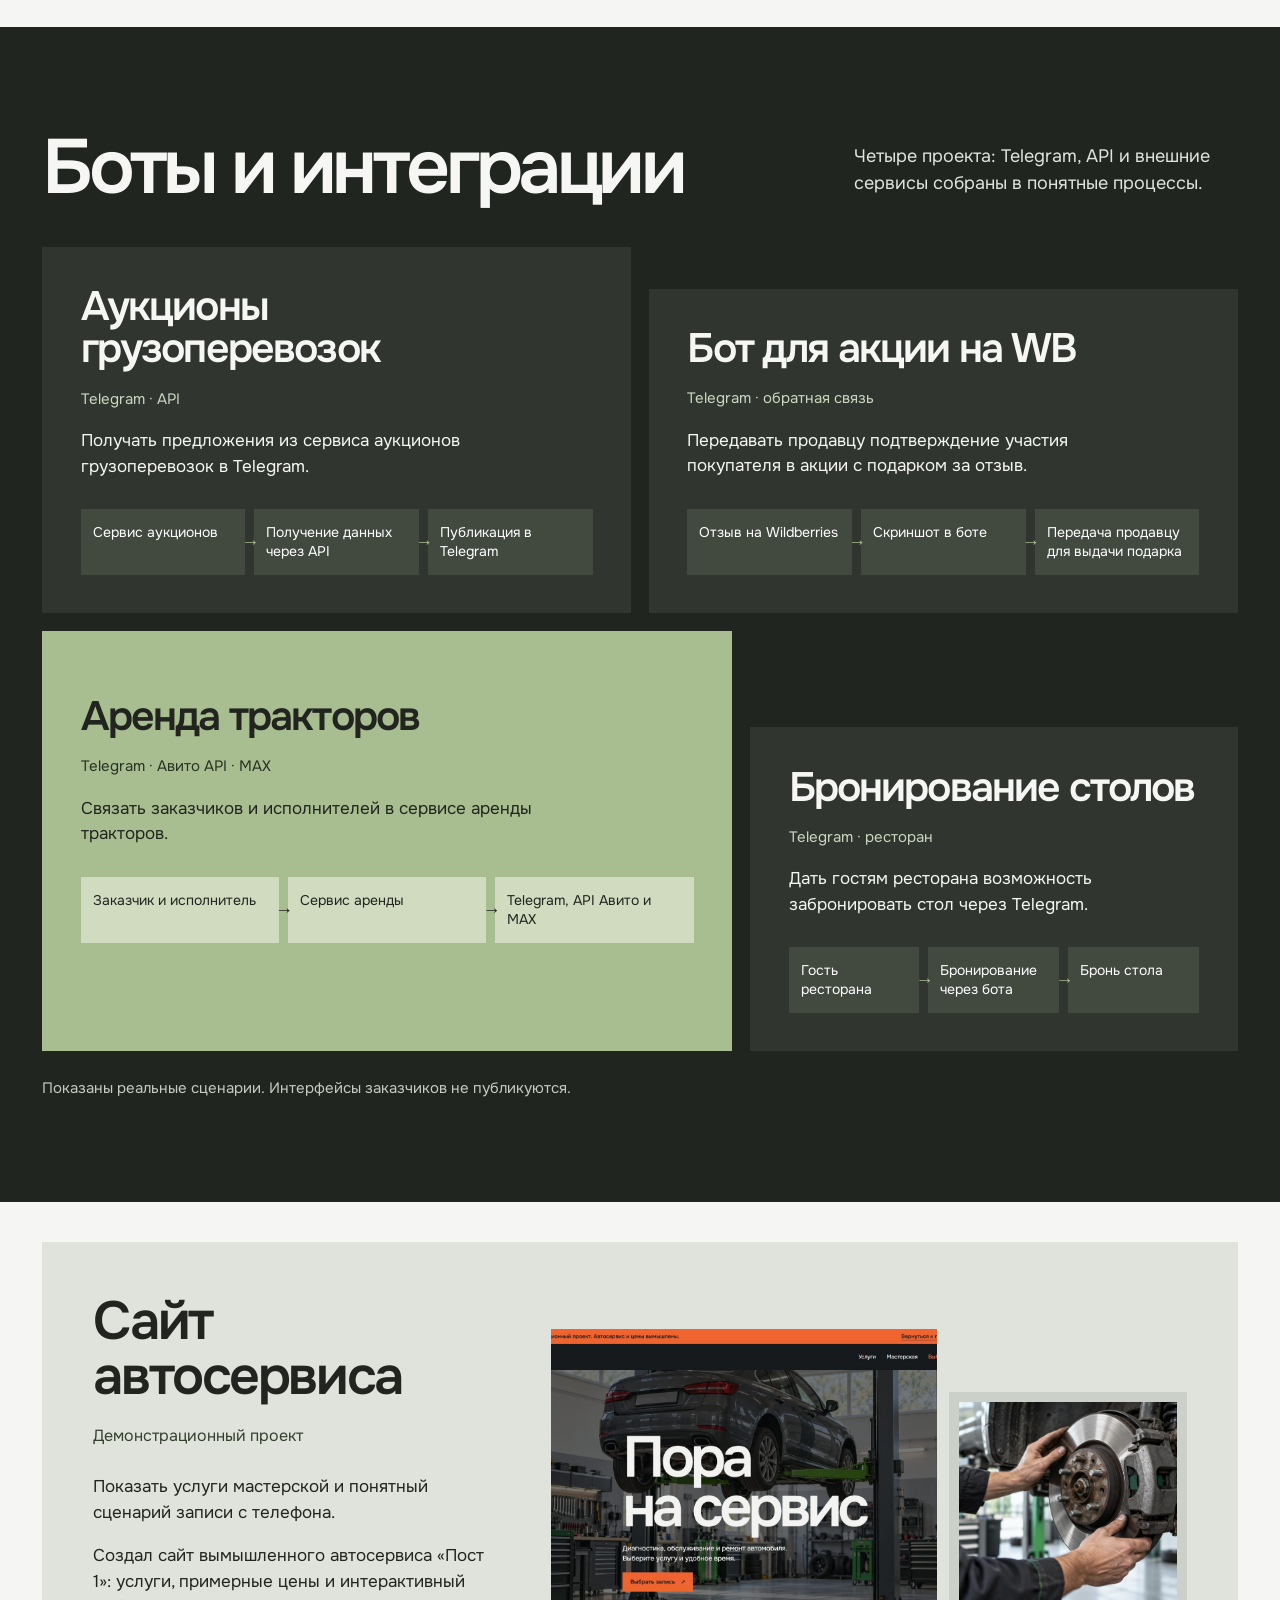
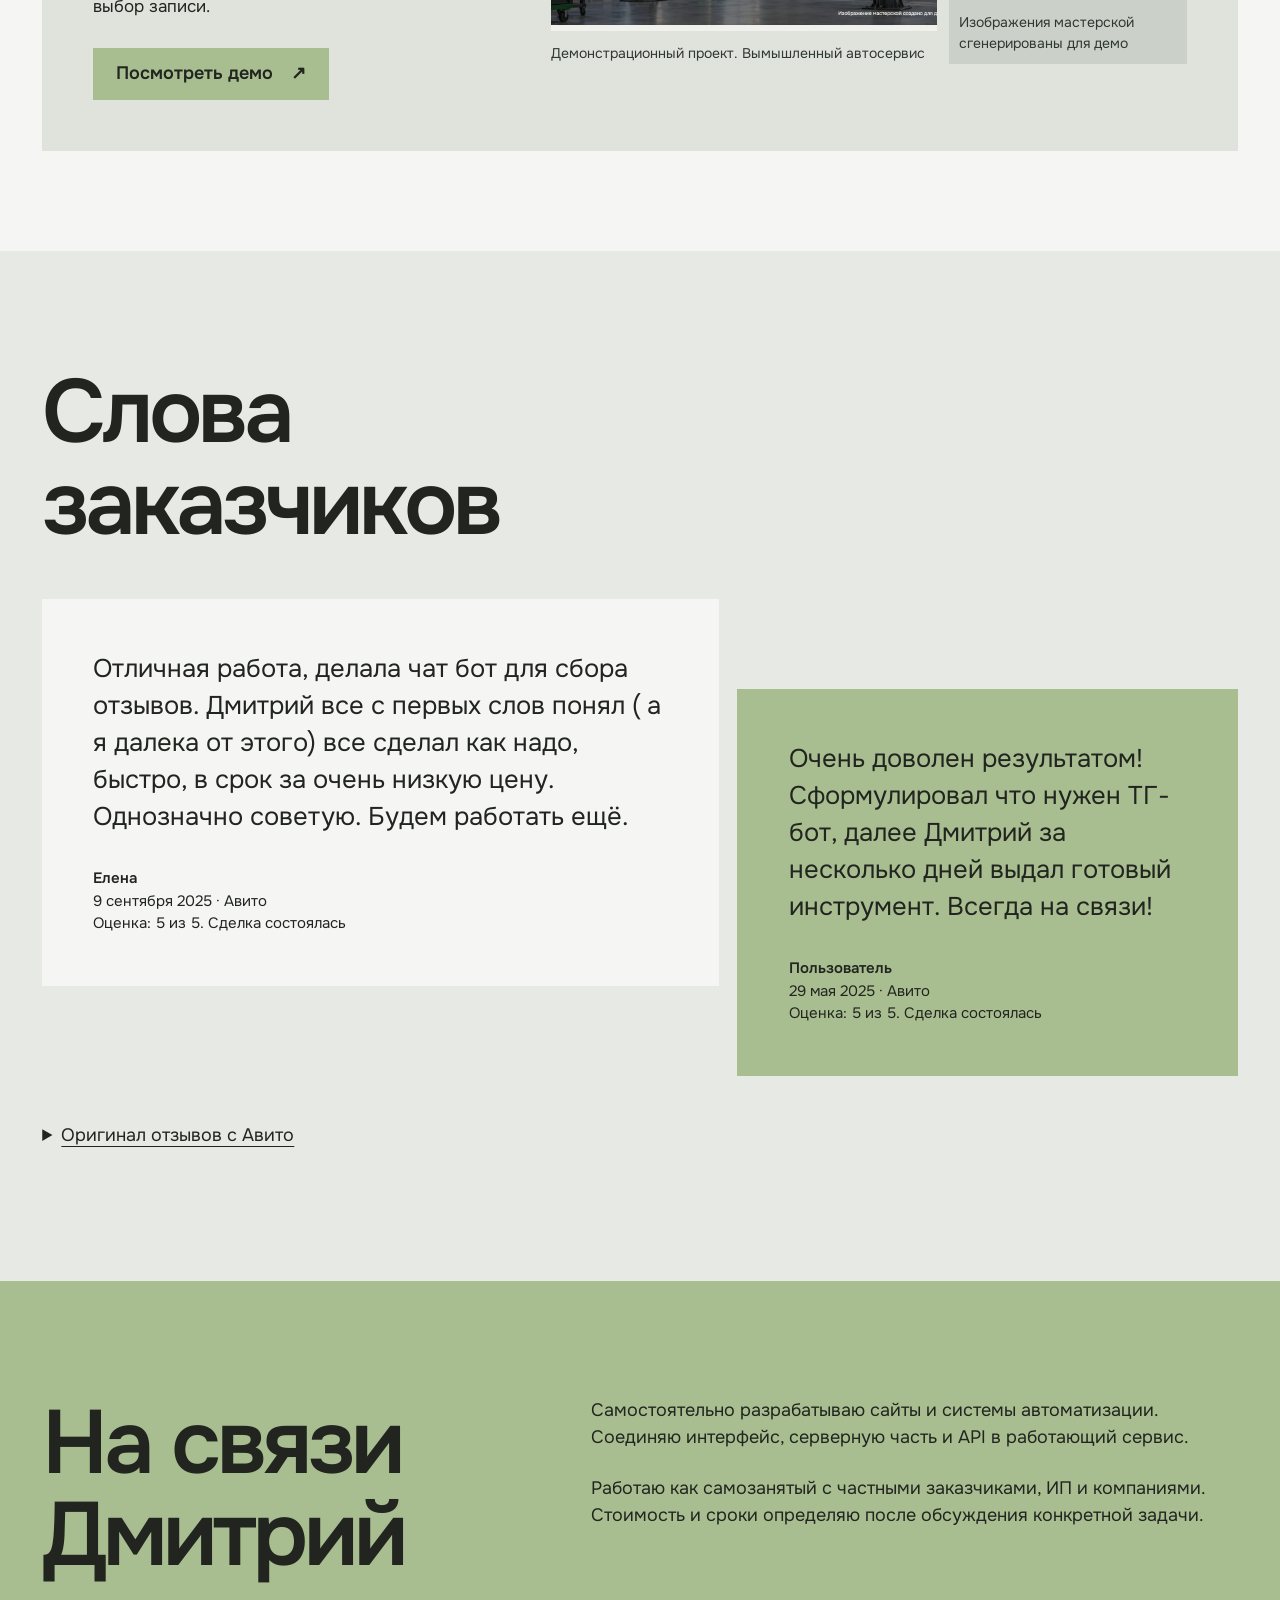
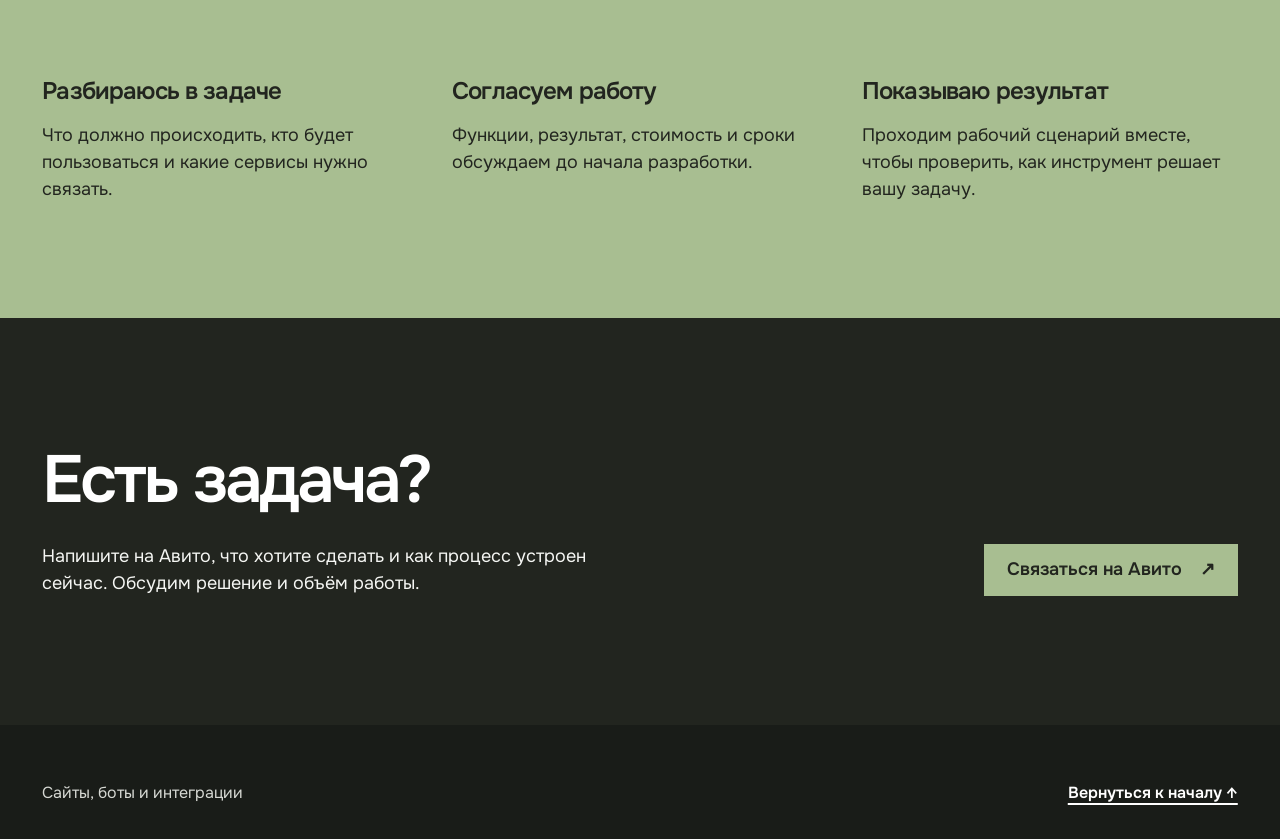
==== commit 780f9439: "Refine portfolio workflows and tablet layouts" ====
--- a/index.html
+++ b/index.html
@@ -6,7 +6,7 @@
   <meta name="description" content="Разрабатываю сайты, ботов и интеграции для бизнеса. Кадровый портал, Telegram, API Авито и MAX. Реальные проекты, отзывы и открытые демонстрации.">
   <link rel="canonical" href="https://3123412.github.io/">
   <meta property="og:title" content="Дмитрий. Сайты и автоматизация"><meta property="og:description" content="Реальные проекты, отзывы и две открытые демонстрации. Обсудить задачу можно на Авито."><meta property="og:type" content="website"><meta property="og:locale" content="ru_RU"><meta property="og:url" content="https://3123412.github.io/"><meta property="og:image" content="https://3123412.github.io/assets/images/share-card.jpg"><meta name="twitter:card" content="summary_large_image"><meta name="theme-color" content="#a8be91">
-  <link rel="icon" href="favicon.ico?v=20261014b" sizes="any"><link rel="icon" href="assets/favicon.svg?v=20261014b" type="image/svg+xml"><link rel="stylesheet" href="assets/base.css"><link rel="stylesheet" href="assets/portfolio.css?v=20261014b"><link rel="stylesheet" href="assets/portfolio-editorial.css?v=mobile-20261014">
+  <link rel="icon" href="favicon.ico?v=20261014b" sizes="any"><link rel="icon" href="assets/favicon.svg?v=20261014b" type="image/svg+xml"><link rel="stylesheet" href="assets/base.css"><link rel="stylesheet" href="assets/portfolio.css?v=20261014b"><link rel="stylesheet" href="assets/portfolio-editorial.css?v=polish-20261014">
   <script type="module" src="assets/portfolio.js?v=blocks-20261014"></script>
 </head>
 <body>
--- a/assets/portfolio-editorial.css
+++ b/assets/portfolio-editorial.css
@@ -1,4 +1,5 @@
 /* Editorial layouts for the portfolio's distinct project chapters. */
+.button:hover { background: #96ac80; }
 .hero {
   display: grid;
   grid-template-columns: minmax(0, .95fr) minmax(0, 1.05fr);
@@ -76,6 +77,7 @@
 .bot-heading h3 { font-size: clamp(42px, 6vw, 82px); line-height: .98; letter-spacing: -.06em; }
 .bot-heading p { max-width: 32ch; padding-bottom: 8px; color: #e1e4de; font-size: 18px; }
 .bot-project { grid-column: span 6; display: flex; flex-direction: column; align-items: flex-start; gap: 18px; min-width: 0; margin: 0; padding: clamp(24px, 3vw, 42px); background: #30362f; }
+.bot-project:nth-child(even) { padding-top: clamp(24px, 3vw, 42px); }
 .bot-project.project-reviews { margin-top: 42px; }
 .bot-project.project-tractors { grid-column: span 7; padding-block: clamp(32px, 5vw, 66px); background: var(--accent); color: var(--ink); }
 .bot-project.project-restaurant { grid-column: span 5; margin-top: 96px; background: #30362f; }
@@ -83,7 +85,7 @@
 .bot-project .project-kind { margin: 0; color: #cad7bf; font-size: 15px; }
 .bot-project p { max-width: 43ch; font-size: 17px; }
 .project-tractors .project-kind { color: #283222; }
-.flow { display: flex; width: 100%; gap: 9px; padding: 12px 0 0; }
+.flow { display: flex; flex-direction: row; width: 100%; gap: 9px; padding: 12px 0 0; }
 .flow li { position: relative; flex: 1; padding: 14px 12px; background: #424a40; color: #fff; font-size: 14px; line-height: 1.35; }
 .flow li:not(:last-child)::after { position: absolute; z-index: 1; top: 50%; right: -14px; color: var(--accent); content: '→'; font-size: 18px; transform: translateY(-50%); }
 .project-tractors .flow li { background: #d0dbbf; color: #22251f; }
@@ -114,11 +116,13 @@
   .hero-proof { padding-bottom: 50px; }
   .feature, .auto-feature { grid-template-columns: 1fr; }
   .feature-head { display: grid; grid-template-columns: .8fr 1.2fr; align-items: start; }
-  .screens { grid-column: 1; grid-row: auto; }
+  .screens, .auto-feature .screens { grid-column: 1; grid-row: auto; grid-template-columns: 1fr; }
   .bot-project.project-tractors { grid-column: span 7; }
   .bot-project.project-restaurant { grid-column: span 5; margin-top: 72px; }
   .review-list { gap: 16px; }
   .review { min-height: 360px; }
+  .flow { flex-direction: column; }
+  .flow li:not(:last-child)::after { top: auto; right: 50%; bottom: -16px; content: '↓'; transform: translateX(50%); }
 }
 
 @media (max-width: 760px) {
@@ -128,7 +132,6 @@
   .hero-intro { font-size: 17px; }
   .hero-bottom .button { margin-top: 20px; }
   .hero-proof { align-self: flex-start; width: 92%; margin-right: 8px; padding: 12px 12px 48px; }
-  .hero-detail { right: -9px; bottom: 12px; border-width: 6px; }
   .hero-detail { display: none; }
   .hero-proof span { left: 16px; bottom: 14px; font-size: 14px; }
   .hero-proof b { right: 14px; bottom: 12px; }
@@ -146,6 +149,7 @@
   .bot-heading h3 { font-size: clamp(42px, 11vw, 64px); }
   .bot-heading p { margin-top: 20px; font-size: 16px; }
   .bot-project, .bot-project.project-tractors, .bot-project.project-restaurant { grid-column: 1 / -1; gap: 14px; margin: 0; padding: 24px 20px; }
+  .bot-project:nth-child(even) { padding-top: 24px; }
   .bot-project h3 { font-size: 30px; }
   .bot-project .project-kind { font-size: 14px; }
   .bot-project p { font-size: 16px; }
